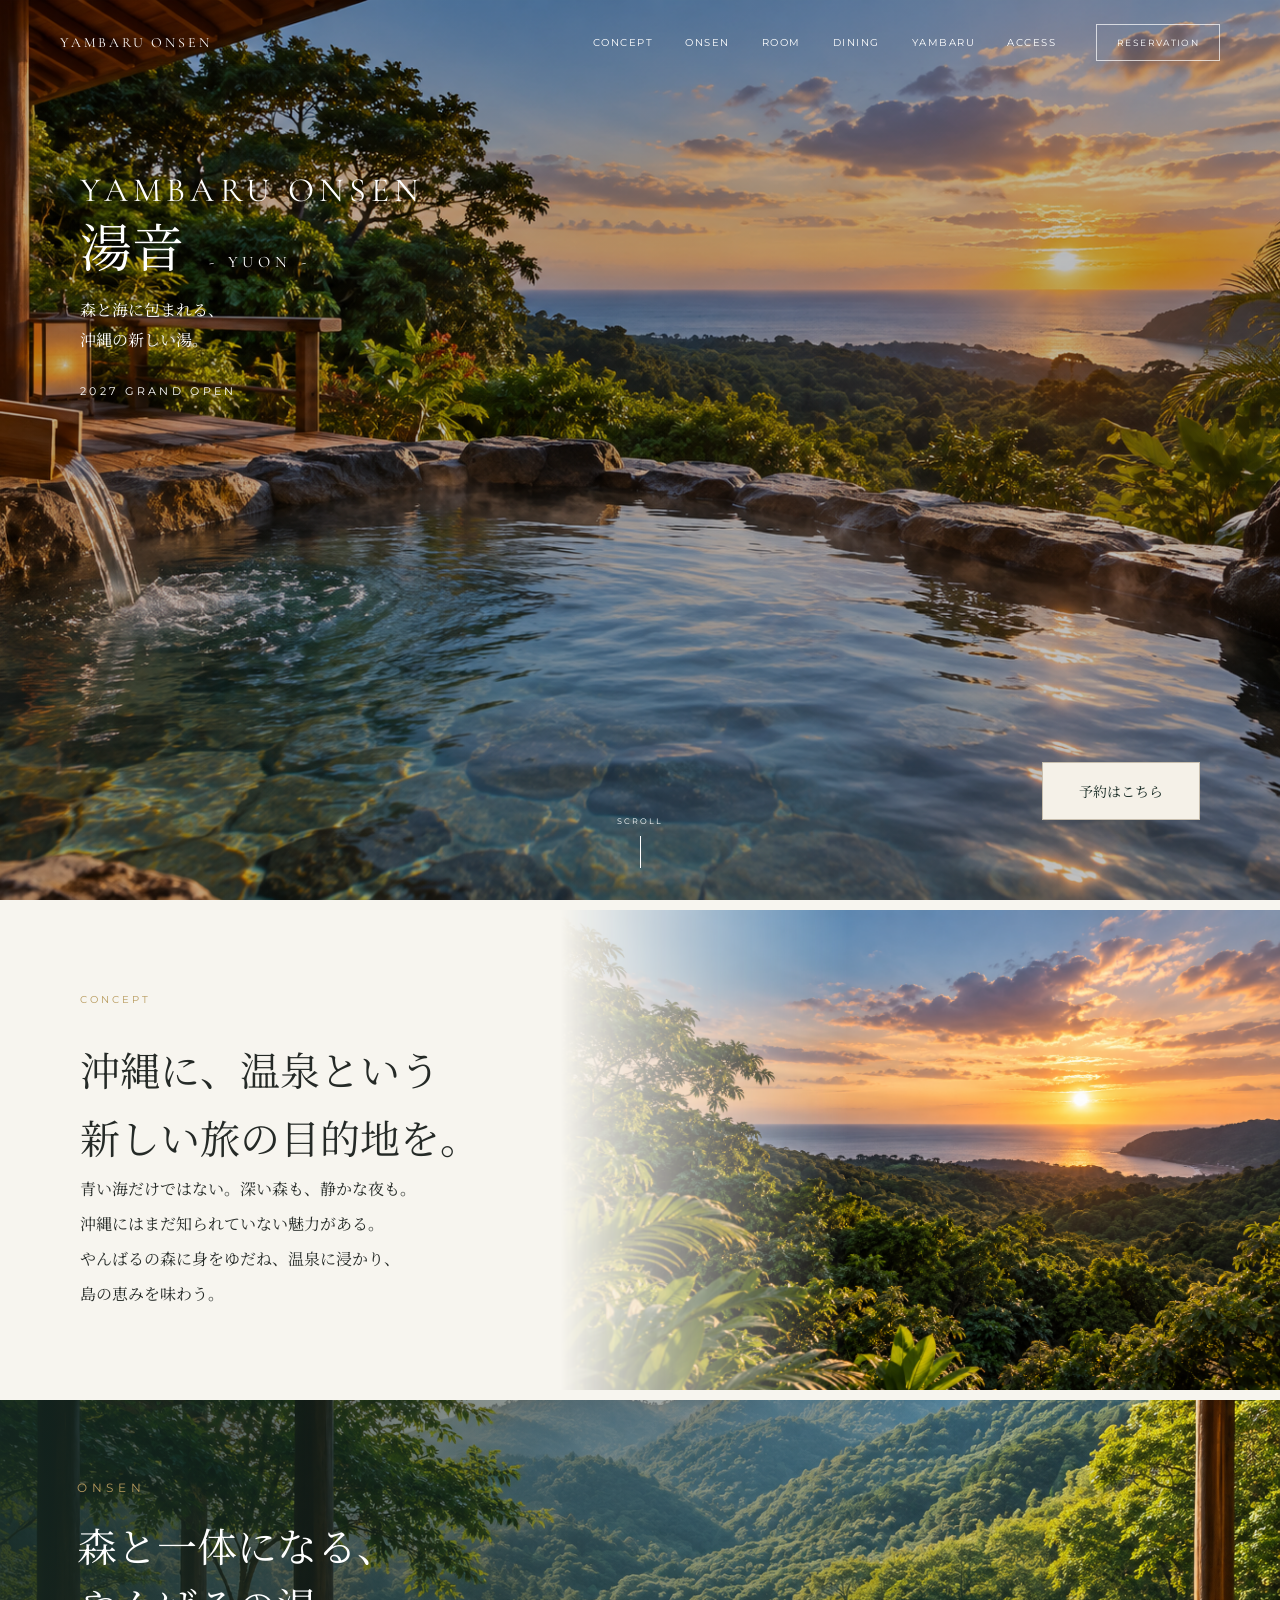
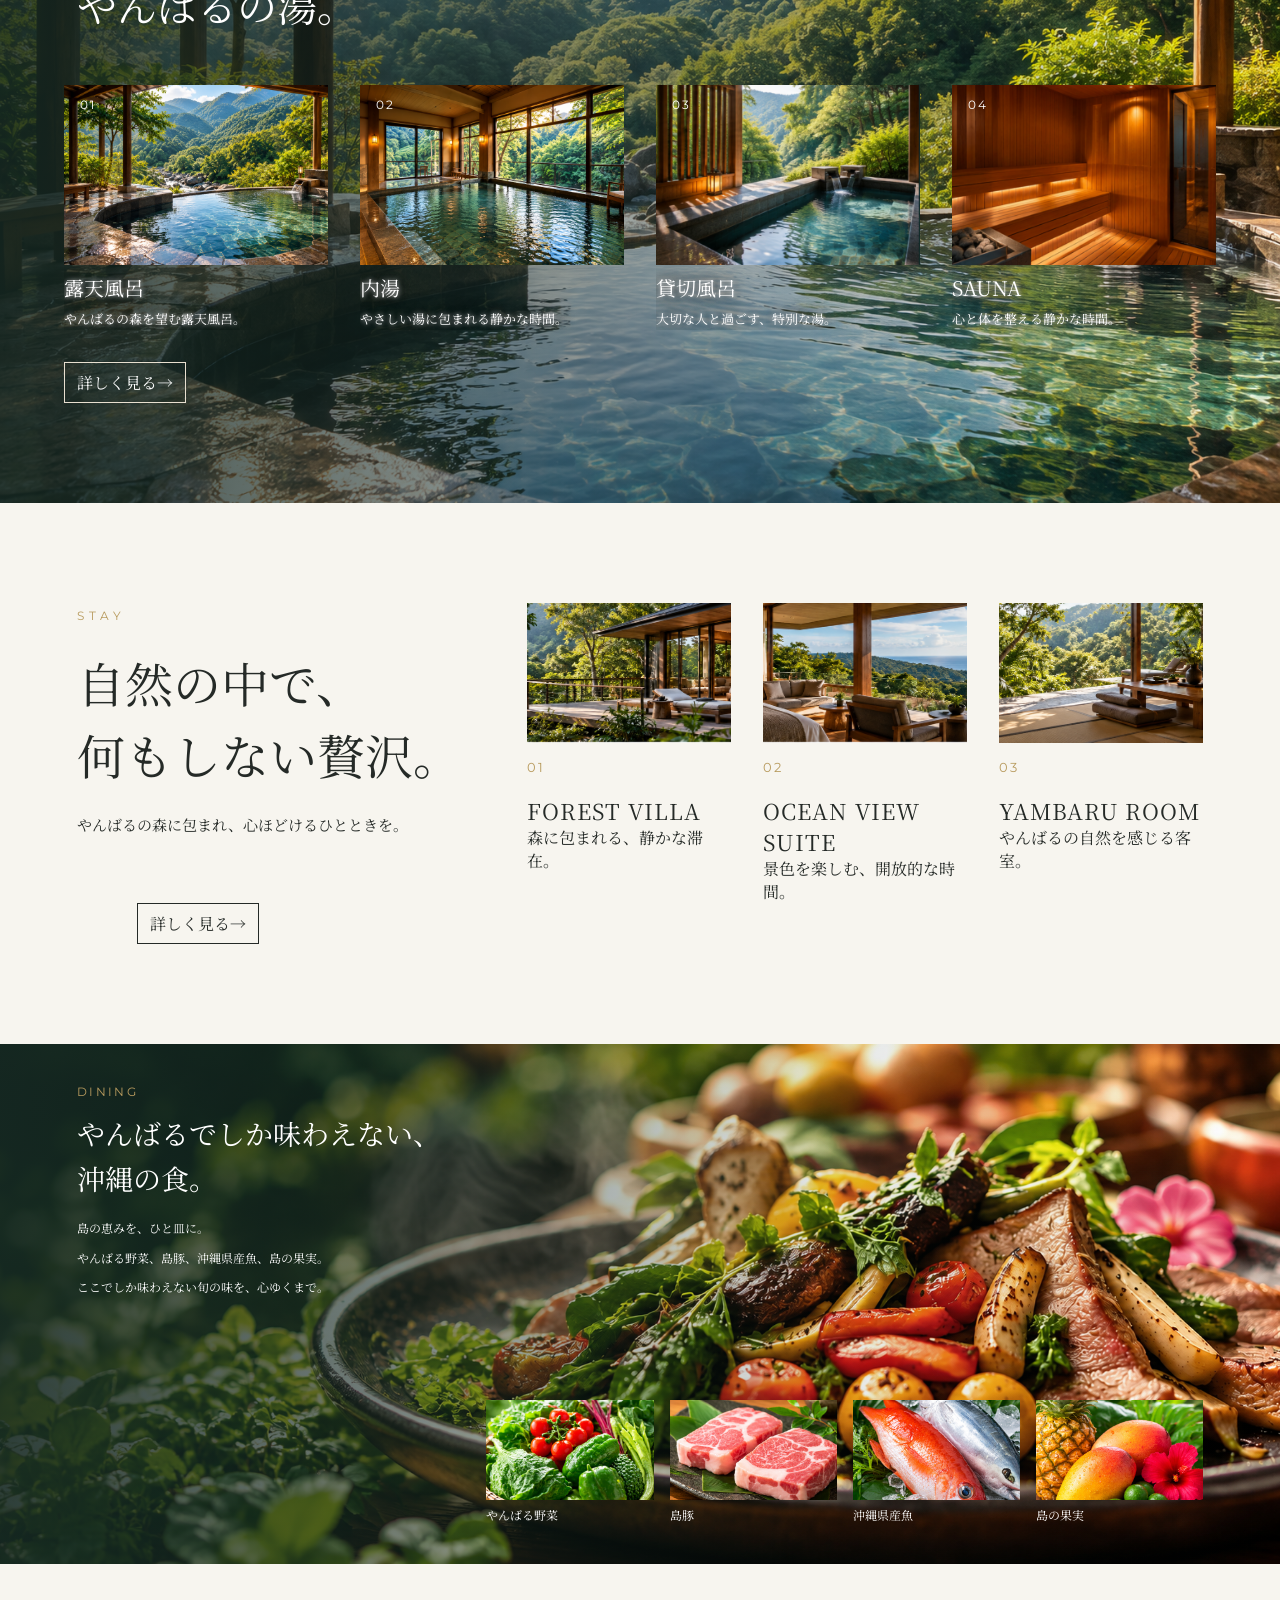
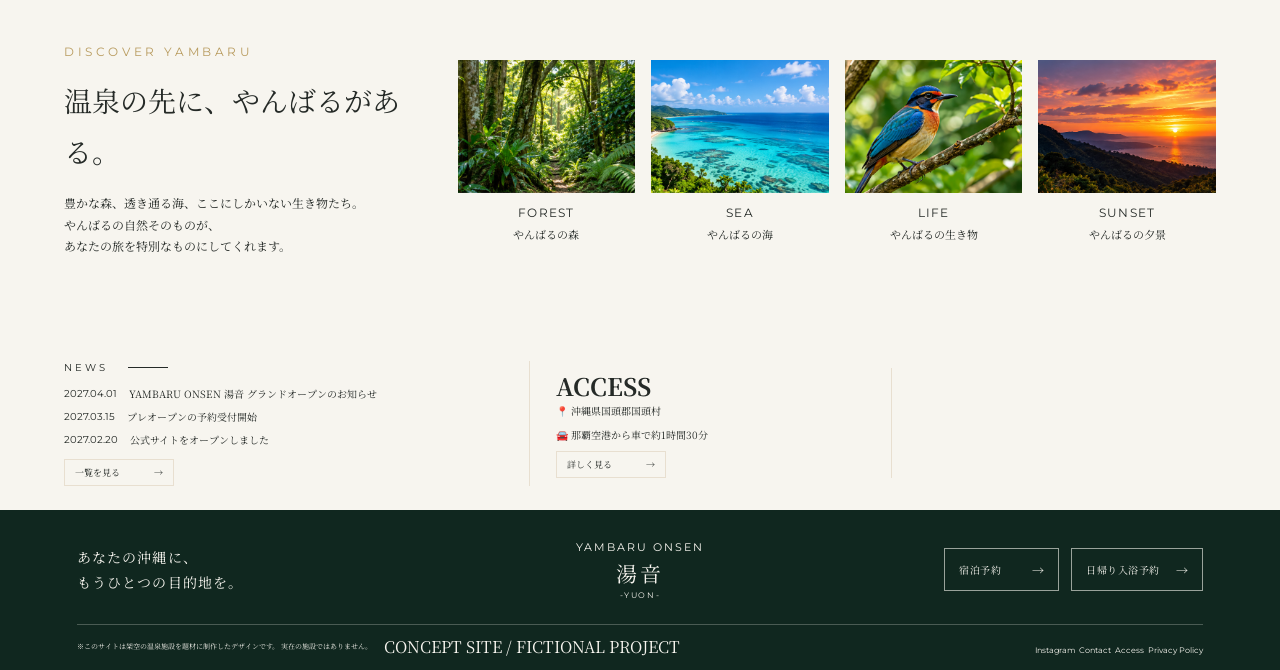
==== index.html @ 042d5fe9 "Add files via upload" ====
<!doctype html>
<html lang="ja">
  <head>
    <meta charset="UTF-8" />

    <meta name="viewport" content="width=device-width, initial-scale=1.0" />

    <title>YAMBARU ONSEN 湯音 -YUON-</title>

    <!-- Google Fonts -->
    <link rel="preconnect" href="https://fonts.googleapis.com" />
    <link rel="preconnect" href="https://fonts.gstatic.com" crossorigin />

    <link
      href="https://fonts.googleapis.com/css2?family=Cormorant+Garamond:wght@400;500;600&family=Montserrat:wght@400;500;600&family=Noto+Serif+JP:wght@400;500;600&display=swap"
      rel="stylesheet"
    />

    <link rel="stylesheet" href="css/style.css" />
  </head>

  <body>
    <header class="header">
      <div class="header__logo">YAMBARU ONSEN</div>

      <nav class="header__nav">
        <a href="#concept">CONCEPT</a>
        <a href="#onsen">ONSEN</a>
        <a href="#stay">ROOM</a>
        <a href="#dining">DINING</a>
        <a href="#yambaru">YAMBARU</a>
        <a href="#access">ACCESS</a>
      </nav>

      <a
        href="https://www.agoda.com/ja-jp/pages/agoda/default/DestinationSearchResult.aspx?selectedproperty=687113&city=106957&hid=687113&site_id=1922867&tag=05ed04e0-a0e7-4f50-bb5f-e3014598de36&gad_source=1&gad_campaignid=23562232077&gbraid=0AAAAA9_WXQrrtv0fdSEYogsLzu8iJBW_f&gclid=CjwKCAjw56zWBhB0EiwAdPOQOb-vtrJ96b-fi80cAa1R2SsXJguCOoIe0drQt0l-YrTKf53rMDIokRoCJPkQAvD_BwE&ds=l0ASq1ZIo%2BGHrIRp&sort=agodaRecommended"
        class="header__reservation"
      >
        RESERVATION
      </a>
    </header>

    <main>
      <!-- HERO -->
      <section class="hero">
        <div class="hero__content">
          <p class="hero__en">YAMBARU ONSEN</p>

          <h1 class="hero__title">
            湯音
            <span>- YUON -</span>
          </h1>

          <p class="hero__copy">
            森と海に包まれる、<br />
            沖縄の新しい湯。
          </p>

          <p class="hero__open">2027 GRAND OPEN</p>
        </div>

        <a
          href="https://www.agoda.com/ja-jp/pages/agoda/default/DestinationSearchResult.aspx?selectedproperty=687113&city=106957&hid=687113&site_id=1922867&tag=05ed04e0-a0e7-4f50-bb5f-e3014598de36&gad_source=1&gad_campaignid=23562232077&gbraid=0AAAAA9_WXQrrtv0fdSEYogsLzu8iJBW_f&gclid=CjwKCAjw56zWBhB0EiwAdPOQOb-vtrJ96b-fi80cAa1R2SsXJguCOoIe0drQt0l-YrTKf53rMDIokRoCJPkQAvD_BwE&ds=l0ASq1ZIo%2BGHrIRp&sort=agodaRecommended"
          class="hero__button"
        >
          予約はこちら
        </a>

        <div class="hero__scroll">
          SCROLL
          <span></span>
        </div>
      </section>

      <!-- CONCEPT -->
      <!-- CONCEPT -->
      <section id="concept" class="concept">
        <div class="concept__inner">
          <div class="concept__content">
            <p>CONCEPT</p>

            <h2>
              沖縄に、温泉という<br />
              新しい旅の目的地を。
            </h2>

            <p>
              青い海だけではない。深い森も、静かな夜も。<br />
              沖縄にはまだ知られていない魅力がある。<br />
              やんばるの森に身をゆだね、温泉に浸かり、<br />
              島の恵みを味わう。
            </p>
          </div>

          <div class="concept__image">
            <img src="img/concept.jpg" alt="やんばるの森" />
          </div>
        </div>
      </section>

      <!-- ONSEN -->
      <section id="onsen" class="onsen">
        <div class="onsen__visual">
          <div class="onsen__main">
            <img src="img/03_onsen_main.png" alt="やんばるの温泉" />
          </div>
          <div class="onsen__inner">
            <div class="onsen__header">
              <p>ONSEN</p>

              <h2>
                森と一体になる、<br />

                やんばるの湯。
              </h2>
            </div>
            <div class="onsen__content">
              <div class="onsen__cards">
                <article class="onsen__card">
                  <div class="onsen__image">
                    <a href="#">
                      <img src="img/onsen-roten.png" alt="露天風呂" />
                    </a>
                    <p class="onsen__number">01</p>
                  </div>
                  <h3>露天風呂</h3>
                  <p>やんばるの森を望む露天風呂。</p>
                </article>

                <article class="onsen__card">
                  <div class="onsen__image">
                    <a href="#">
                      <img src="img/onsen-uchiyu.png" alt="内湯" />
                    </a>
                    <p class="onsen__number">02</p>
                  </div>
                  <h3>内湯</h3>
                  <p>やさしい湯に包まれる静かな時間。</p>
                </article>

                <article class="onsen__card">
                  <div class="onsen__image">
                    <a href="#">
                      <img src="img/onsen-kashikiri.png" alt="貸切風呂" />
                    </a>
                    <p class="onsen__number">03</p>
                  </div>
                  <h3>貸切風呂</h3>
                  <p>大切な人と過ごす、特別な湯。</p>
                </article>

                <article class="onsen__card">
                  <div class="onsen__image">
                    <a href="#">
                      <img src="img/onsen-sauna.png" alt="サウナ" />
                    </a>
                    <p class="onsen__number">04</p>
                  </div>
                  <h3>SAUNA</h3>
                  <p>心と体を整える静かな時間。</p>
                </article>
                <div class="more">
                  <a href="#">詳しく見る</a>
                  <p>→</p>
                </div>
              </div>
            </div>
          </div>
        </div>
      </section>
      <!-- STAY -->

      <section id="stay" class="stay">
        <div class="stay__inner">
          <div class="stay__header">
            <p>STAY</p>

            <h2>
              自然の中で、<br />

              何もしない贅沢。
            </h2>

            <p class="stay__lead">
              やんばるの森に包まれ、心ほどけるひとときを。
            </p>
          </div>

          <div class="stay__cards">
            <article class="stay__card">
              <div class="stay__image">
                <img src="img/stay_forest_villa.png" alt="森に包まれたヴィラ" />
              </div>

              <p class="stay__number">01</p>

              <h3>FOREST VILLA</h3>

              <p>森に包まれる、静かな滞在。</p>
            </article>

            <article class="stay__card">
              <div class="stay__image">
                <img
                  src="img/stay_ocean_view_suite.png"
                  alt="自然を望む開放的な客室"
                />
              </div>

              <p class="stay__number">02</p>

              <h3>OCEAN VIEW SUITE</h3>

              <p>景色を楽しむ、開放的な時間。</p>
            </article>

            <article class="stay__card">
              <div class="stay__image">
                <img
                  src="img/stay_yambaru_room.png"
                  alt="木のぬくもりを感じる客室"
                />
              </div>

              <p class="stay__number">03</p>

              <h3>YAMBARU ROOM</h3>

              <p>やんばるの自然を感じる客室。</p>
            </article>
          </div>
        </div>
        <div class="more">
          <a href="#">詳しく見る</a>
          <p>→</p>
        </div>
      </section>
      <!-- DINING -->

      <section id="dining" class="dining">
        <div class="dining__main">
          <img src="img/dining-main.png" alt="沖縄の食材を使った料理" />
        </div>

        <div class="dining__overlay">
          <div class="dining__header">
            <p>DINING</p>

            <h2>
              やんばるでしか味わえない、<br />

              沖縄の食。
            </h2>

            <div class="dining__text">
              <p>島の恵みを、ひと皿に。</p>

              <p>やんばる野菜、島豚、沖縄県産魚、島の果実。</p>

              <p>ここでしか味わえない旬の味を、心ゆくまで。</p>
            </div>
          </div>

          <div class="dining__cards">
            <article class="dining__card">
              <img src="img/dining-vegetables.png" alt="やんばる野菜" />

              <p>やんばる野菜</p>
            </article>

            <article class="dining__card">
              <img src="img/dining-pork.png" alt="島豚" />

              <p>島豚</p>
            </article>

            <article class="dining__card">
              <img src="img/dining-fish.png" alt="沖縄県産魚" />

              <p>沖縄県産魚</p>
            </article>

            <article class="dining__card">
              <img src="img/dining-fruit.png" alt="島の果実" />

              <p>島の果実</p>
            </article>
          </div>
        </div>
      </section>

      <!-- YAMBARU -->

      <section id="yambaru" class="yambaru">
        <div class="yambaru__header">
          <p>DISCOVER YAMBARU</p>

          <h2>温泉の先に、やんばるがある。</h2>

          <div class="yambaru__text">
            <p>豊かな森、透き通る海、ここにしかいない生き物たち。</p>

            <p>やんばるの自然そのものが、</p>

            <p>あなたの旅を特別なものにしてくれます。</p>
          </div>
        </div>

        <div class="yambaru__cards">
          <article class="yambaru__card">
            <img src="img/yambaru-forest.png" alt="やんばるの森" />

            <h3>FOREST</h3>

            <p>やんばるの森</p>
          </article>

          <article class="yambaru__card">
            <img src="img/yambaru-sea.png" alt="やんばるの海" />

            <h3>SEA</h3>

            <p>やんばるの海</p>
          </article>

          <article class="yambaru__card">
            <img src="img/yambaru-life.png" alt="やんばるの生き物" />

            <h3>LIFE</h3>

            <p>やんばるの生き物</p>
          </article>

          <article class="yambaru__card">
            <img src="img/yambaru-sunset.png" alt="やんばるの夕景" />

            <h3>SUNSET</h3>

            <p>やんばるの夕景</p>
          </article>
        </div>
      </section>

      <!-- NEWS / ACCESS -->

      <section id="access" class="information">
        <!-- NEWS -->

        <div class="information__news">
          <div class="information__heading">
            <h2>NEWS</h2>

            <span></span>
          </div>

          <ul class="information__list">
            <li>
              <time datetime="2027-04-01">2027.04.01</time>

              <p>YAMBARU ONSEN 湯音 グランドオープンのお知らせ</p>
            </li>

            <li>
              <time datetime="2027-03-15">2027.03.15</time>

              <p>プレオープンの予約受付開始</p>
            </li>

            <li>
              <time datetime="2027-02-20">2027.02.20</time>

              <p>公式サイトをオープンしました</p>
            </li>
          </ul>

          <a href="#" class="information__button">
            一覧を見る

            <span>→</span>
          </a>
        </div>

        <!-- ACCESS -->

        <div class="information__access">
          <div class="information__heading">
            <h2>ACCESS</h2>

            <span></span>
          </div>

          <p class="information__address">📍 沖縄県国頭郡国頭村</p>

          <p class="information__route">🚘 那覇空港から車で約1時間30分</p>

          <a href="#" class="information__button">
            詳しく見る

            <span>→</span>
          </a>
        </div>

        <!-- MAP -->

        <div class="information__map">
          <iframe
            src="https://www.google.com/maps/embed?pb=!1m14!1m12!1m3!1d6625.771955487793!2d128.2080519058174!3d26.776450326802095!2m3!1f0!2f0!3f0!3m2!1i1024!2i768!4f13.1!5e0!3m2!1sja!2sjp!4v1791703414305!5m2!1sja!2sjp"
            width="600"
            height="450"
            style="border: 0"
            allowfullscreen=""
            loading="lazy"
            referrerpolicy="strict-origin-when-cross-origin"
          ></iframe>
        </div>
      </section>
    </main>

    <footer class="footer">
      <!-- メインエリア -->
      <div class="footer__main">
        <!-- 左側：キャッチコピー -->
        <div class="footer__message">
          <p>
            あなたの沖縄に、<br />
            もうひとつの目的地を。
          </p>
        </div>

        <!-- 中央：ロゴ -->
        <div class="footer__logo">
          <p class="footer__brand">YAMBARU ONSEN</p>
          <h2>湯音</h2>
          <span>-YUON-</span>
        </div>

        <!-- 右側：予約ボタン -->
        <div class="footer__buttons">
          <a href="#" class="footer__button"> 宿泊予約 <span>→</span> </a>

          <a href="#" class="footer__button"> 日帰り入浴予約 <span>→</span> </a>
        </div>
      </div>

      <!-- 下部エリア -->
      <div class="footer__bottom">
        <div class="footer__copyright">
          <p>
            ※このサイトは架空の温泉施設を題材に制作したデザインです。
            実在の施設ではありません。
          </p>
          <span>CONCEPT SITE / FICTIONAL PROJECT</span>
        </div>

        <nav class="footer__links">
          <a href="#">Instagram</a>
          <a href="#contact">Contact</a>
          <a href="#access">Access</a>
          <a href="#privacy">Privacy Policy</a>
        </nav>
      </div>
    </footer>
  </body>
</html>
---- css/style.css ----
:root {
  --forest-dark: #162923;
  --forest: #253a32;
  --cream: #f7f5ef;
  --sand: #e8dfd0;
  --gold: #b89b5e;
  --white: #ffffff;
  --text-dark: #252a27;
}

* {
  margin: 0;
  padding: 0;
  box-sizing: border-box;
}

html {
  scroll-behavior: smooth;
}

body {
  font-family: "Noto Serif JP", serif;
  color: #252a27;
  background-color: #f7f5ef;
}

a {
  color: inherit;
  text-decoration: none;
}

.header {
  position: absolute;
  top: 0;
  left: 0;
  width: 100%;
  display: flex;
  align-items: center;
  padding: 24px 60px;
  color: var(--white);
  z-index: 10;
}

.header__logo {
  font-family: "Cormorant Garamond", serif;
  font-size: 14px;
  letter-spacing: 0.2em;
}

.header__nav {
  margin-left: auto;
  display: flex;
  gap: 32px;
}

.header__nav a {
  font-family: "Montserrat", sans-serif;
  font-size: 10px;
  letter-spacing: 0.15em;
  transition: 0.5s ease;
}
.header__nav a:hover {
  color: var(--gold);
}

.header__reservation {
  margin-left: 40px;
  padding: 12px 20px;
  border: 1px solid rgba(255, 255, 255, 0.7);
  font-family: "Montserrat", sans-serif;
  font-size: 9px;
  letter-spacing: 0.15em;
  transition: background-color 0.3s ease;
}
.header__reservation:hover {
  background-color: var(--sand);
  color: var(--text-dark);
}

.hero {
  position: relative;
  width: 100%;
  min-height: 100vh;
  display: block;
  padding: 0;
  color: var(--white);
  background-color: var(--forest-dark);
  background-image: linear-gradient(rgba(0, 0, 0, 0.25), rgba(0, 0, 0, 0.25)), url("../img/hero.jpg");
  background-size: cover;
  background-position: center;
}

.hero__content {
  position: absolute;
  left: 80px;
  top: 170px;
  z-index: 2;
}

.hero__en {
  font-family: "Cormorant Garamond", serif;
  font-size: 34px;
  letter-spacing: 0.15em;
}

.hero__title {
  margin-top: 8px;
  font-family: "Noto Serif JP", serif;
  font-size: 52px;
  font-weight: 400;
  line-height: 1;
}

.hero__title span {
  margin-left: 12px;
  font-family: "Cormorant Garamond", serif;
  font-size: 16px;
  letter-spacing: 0.3em;
}

.hero__copy {
  margin-top: 24px;
  font-size: 16px;
  line-height: 1.9;
}

.hero__open {
  margin-top: 28px;
  font-family: "Montserrat", sans-serif;
  font-size: 11px;
  letter-spacing: 0.3em;
}

.hero__button {
  position: absolute;
  right: 80px;
  bottom: 80px;
  z-index: 2;
  padding: 18px 36px;
  color: var(--forest-dark);
  background: #f5f1e8;
  border: 1px solid #c8bfae;
  font-family: "Noto Serif JP", serif;
  font-size: 14px;
  transition: 0.5s ease;
}
.hero__button:hover {
  opacity: 0.8;
}

.hero__scroll {
  position: absolute;
  left: 50%;
  bottom: 32px;
  transform: translateX(-50%);
  z-index: 2;
  font-family: "Montserrat", sans-serif;
  font-size: 8px;
  letter-spacing: 0.25em;
  text-align: center;
}

.hero__scroll span {
  display: block;
  width: 1px;
  height: 32px;
  margin: 10px auto 0;
  background: var(--white);
}

.concept {
  padding: 10px 0;
  background: var(--cream);
}

.concept__inner {
  display: flex;
  justify-content: space-between;
  align-items: center;
  max-width: 1900px;
  margin: 0 auto;
}

.concept__content {
  width: 40%;
  margin-left: 80px;
}
.concept__content p {
  line-height: 2.2;
}

.concept__image {
  width: 60%;
}
.concept__image img {
  width: 100%;
  height: 100%;
  -o-object-fit: cover;
     object-fit: cover;
  display: block;
  mask-image: linear-gradient(to left, #000 60%, transparent 100%);
  -webkit-mask-image: linear-gradient(to left, #000 60%, transparent 100%);
}

.concept__content > p:first-child {
  font-family: "Montserrat", sans-serif;
  font-size: 10px;
  letter-spacing: 0.3em;
  color: var(--gold);
}

.concept h2 {
  margin-top: 24px;
  font-size: 40px;
  font-weight: 400;
  line-height: 1.7;
}

.concept > p:last-child {
  margin-top: 28px;
  font-size: 14px;
  line-height: 2.2;
}

.footer {
  background-color: #10271f;
  color: #f7f5ef;
  padding: 24px 6% 12px;
}
.footer .footer__main {
  display: flex;
  justify-content: space-between;
  align-items: center;
  position: relative;
  min-height: 72px;
}
.footer .footer__main .footer__message {
  flex: 1;
}
.footer .footer__main .footer__message p {
  font-size: 14px;
  line-height: 1.8;
  letter-spacing: 0.08em;
  margin: 0;
}
.footer .footer__main .footer__logo {
  position: absolute;
  left: 50%;
  transform: translateX(-50%);
  text-align: center;
}
.footer .footer__main .footer__logo .footer__brand {
  font-family: "Montserrat", sans-serif;
  font-size: 11px;
  letter-spacing: 0.18em;
  margin: 0 0 4px;
}
.footer .footer__main .footer__logo h2 {
  font-size: 21px;
  font-weight: 400;
  letter-spacing: 0.15em;
  margin: 0;
}
.footer .footer__main .footer__logo span {
  display: block;
  font-family: "Montserrat", sans-serif;
  font-size: 8px;
  letter-spacing: 0.2em;
  margin-top: 2px;
}
.footer .footer__main .footer__buttons {
  display: flex;
  gap: 12px;
  justify-content: flex-end;
  flex: 1;
}
.footer .footer__main .footer__buttons .footer__button {
  display: flex;
  justify-content: space-between;
  align-items: center;
  gap: 16px;
  min-width: 115px;
  padding: 12px 14px;
  border: 1px solid rgba(247, 245, 239, 0.6);
  color: #f7f5ef;
  text-decoration: none;
  font-size: 10px;
  letter-spacing: 0.05em;
  transition: background-color 0.3s;
}
.footer .footer__main .footer__buttons .footer__button span {
  font-size: 12px;
}
.footer .footer__main .footer__buttons .footer__button:hover {
  background-color: rgba(247, 245, 239, 0.12);
}
.footer .footer__bottom {
  display: flex;
  justify-content: space-between;
  align-items: center;
  gap: 24px;
  border-top: 1px solid rgba(247, 245, 239, 0.25);
  margin-top: 18px;
  padding-top: 10px;
}
.footer .footer__bottom .footer__copyright {
  display: flex;
  align-items: center;
  gap: 12px;
}
.footer .footer__bottom .footer__copyright p {
  font-size: 7px;
  line-height: 1.6;
  margin: 0;
}
.footer .footer__bottom .footer__copyright .footer__copyright span {
  white-space: nowrap;
  font-size: 7px;
  line-height: 1.6;
  margin: 0;
}
.footer .footer__bottom .footer__links a {
  color: #f7f5ef;
  text-decoration: none;
  font-family: "Montserrat", sans-serif;
  font-size: 8px;
  transition: color 0.3s;
}
.footer .footer__bottom .footer__links a:hover {
  color: #b89b5e;
}

.onsen {
  background-color: var(--forest-dark);
  color: var(--white);
}
.onsen .onsen__inner {
  max-width: 1800px;
  margin: 0 auto;
}
.onsen .onsen__inner .onsen__header {
  margin-bottom: 60px;
}
.onsen .onsen__inner .onsen__header p {
  font-size: 12px;
  letter-spacing: 0.3rem;
  color: var(--gold);
}
.onsen .onsen__inner .onsen__header h2 {
  margin-top: 20px;
  font-size: 40px;
  font-weight: 400;
  line-height: 1.5;
}
.onsen .onsen__inner .onsen__cards {
  display: grid;
  grid-template-columns: repeat(4, 1fr);
  gap: 32px;
}
.onsen .onsen__inner .onsen__cards .onsen__card {
  min-width: 0;
  overflow: hidden;
}
.onsen .onsen__inner .onsen__cards .onsen__card .onsen__image {
  position: relative;
}
.onsen .onsen__inner .onsen__cards .onsen__card .onsen__image img {
  display: block;
  width: 100%;
  height: 180px;
  -o-object-fit: cover;
     object-fit: cover;
  transition: transform 0.6s ease, filter 0.6s ease;
}
.onsen .onsen__inner .onsen__cards .onsen__card .onsen__image img:hover {
  transform: scale(1.05);
  filter: brightness(0.8);
}
.onsen .onsen__inner .onsen__cards .onsen__card .onsen__image .onsen__number {
  position: absolute;
  top: 12px;
  left: 16px;
  font-family: "Montserrat", sans-serif;
  font-size: 12px;
  font-weight: 400;
  letter-spacing: 0.15em;
  color: var(--white);
}
.onsen .onsen__inner .onsen__cards .onsen__card h3 {
  margin-top: 8px;
  font-size: 20px;
  font-weight: 400;
  line-height: 1.5;
}
.onsen .onsen__inner .onsen__cards .onsen__card > p:last-child {
  margin-top: 4px;
  font-size: 13px;
  line-height: 1.8;
}

.onsen {
  position: relative;
  overflow: hidden;
}
.onsen__visual {
  position: relative;
  min-height: 650px;
}
.onsen__visual .more {
  border: 1px solid var(--sand);
  display: flex;
  padding: 8px 12px;
  width: -moz-fit-content;
  width: fit-content;
  transition: background-color 0.8s ease;
}
.onsen__visual .more:hover {
  background-color: var(--sand);
  color: var(--text-dark);
}
.onsen__main {
  position: absolute;
  inset: 0;
}
.onsen__main img {
  display: block;
  width: 100%;
  height: 100%;
  -o-object-fit: cover;
     object-fit: cover;
}
.onsen__main::after {
  content: "";
  position: absolute;
  inset: 0;
  background: linear-gradient(to right, rgba(22, 41, 35, 0.85) 0%, rgba(22, 41, 35, 0.45) 45%, transparent 100%);
}
.onsen__header {
  position: relative;
  z-index: 2;
  padding: 80px 6% 150px;
}
.onsen__header p {
  font-family: "Montserrat", sans-serif;
  font-size: 12px;
  letter-spacing: 0.3em;
  color: var(--gold);
}
.onsen__header h2 {
  margin-top: 24px;
  font-size: 52px;
  font-weight: 400;
  line-height: 1.5;
  color: var(--white);
}
.onsen__content {
  position: relative;
  z-index: 3;
  margin-top: -160px;
  padding: 0 5% 100px;
}
.onsen__cards {
  display: grid;
  grid-template-columns: repeat(4, minmax(0, 1fr));
  gap: 24px;
}
.onsen__card {
  min-width: 0;
  color: var(--white);
}
.onsen__card h3 {
  margin-top: 12px;
  font-size: 24px;
  font-weight: 400;
  line-height: 1.5;
  text-shadow: 0 0 5px #fff, 0 0 10px #000, 0 0 20px #000;
}
.onsen__card > p {
  margin-top: 8px;
  font-size: 14px;
  line-height: 1.8;
  text-shadow: 0 0 5px #fff, 0 0 10px #000, 0 0 20px #000;
}
.onsen__image {
  position: relative;
}
.onsen__image img {
  display: block;
  width: 100%;
  height: 220px;
  -o-object-fit: cover;
     object-fit: cover;
}
.onsen__number {
  position: absolute;
  top: 12px;
  left: 16px;
  font-family: "Montserrat", sans-serif;
  font-size: 16px;
  color: var(--white);
}

.stay {
  background-color: var(--cream);
  color: var(--text-dark);
  padding: 100px 6%;
}
.stay .stay__inner {
  max-width: 1600px;
  margin: 0 auto;
  display: flex;
  justify-content: space-between;
  align-items: center;
}
.stay .stay__inner .stay__header {
  margin-bottom: 60px;
}
.stay .stay__inner .stay__header > p:first-child {
  font-family: "Montserrat", sans-serif;
  font-size: 12px;
  letter-spacing: 0.3rem;
  color: var(--gold);
  width: 40%;
}
.stay .stay__inner .stay__header h2 {
  margin-top: 24px;
  font-size: 48px;
  font-weight: 400;
  line-height: 1.5;
}
.stay .stay__inner .stay__header .stay__lead {
  margin-top: 20px;
  font-size: 15px;
  line-height: 1.8;
}
.stay .stay__inner .stay__cards {
  display: grid;
  grid-template-columns: repeat(3, minmax(0, 1fr));
  gap: 32px;
  width: 60%;
}
.stay .stay__inner .stay__cards .stay__card {
  min-width: 0;
}
.stay .stay__inner .stay__cards .stay__card h3 {
  margin-top: 20px;
  font-size: 22px;
  font-weight: 400;
  letter-spacing: 0.04em;
}
.stay .stay__inner .stay__cards .stay__card > p:first-child {
  margin-top: 8px;
  font-size: 14px;
  line-height: 1.8;
}
.stay .stay__inner .stay__cards .stay__card .stay__image {
  overflow: hidden;
}
.stay .stay__inner .stay__cards .stay__card .stay__image img {
  display: block;
  width: 100%;
  height: 140px;
  -o-object-fit: cover;
     object-fit: cover;
  transition: transform 0.6s ease;
}
.stay .stay__inner .stay__cards .stay__card .stay__image img:hover {
  transform: scale(1.04);
}
.stay .stay__inner .stay__cards .stay__card .stay__number {
  margin-top: 16px;
  font-family: "Montserrat", sans-serif;
  font-size: 13px;
  letter-spacing: 0.15em;
  color: var(--gold);
}
.stay .more {
  border: 1px solid var(--text-dark);
  display: flex;
  padding: 8px 12px;
  transition: background 0.8s ease;
  width: -moz-fit-content;
  width: fit-content;
  margin-left: 60px;
}
.stay .more:hover {
  background-color: var(--text-dark);
  color: var(--sand);
}

.dining {
  position: relative;
  min-height: 520px;
  overflow: hidden;
  color: var(--white);
}
.dining .dining__main {
  position: absolute;
  inset: 0;
}
.dining .dining__main img {
  display: block;
  width: 100%;
  height: 100%;
  -o-object-fit: cover;
     object-fit: cover;
}
.dining::after {
  content: "";
  position: absolute;
  inset: 0;
  background: linear-gradient(to right, rgba(22, 41, 35, 0.9) 0%, rgba(22, 41, 35, 0.6) 30%, rgba(22, 41, 35, 0.1) 65%, transparent 100%);
}
.dining .dining__overlay {
  position: relative;
  z-index: 1;
  min-height: 520px;
  padding: 40px 6%;
}
.dining .dining__overlay .dining__header {
  max-width: 380px;
}
.dining .dining__overlay .dining__header > p {
  margin-bottom: 12px;
  font-family: "Montserrat", sans-serif;
  font-size: 12px;
  letter-spacing: 0.2em;
  color: var(--gold);
}
.dining .dining__overlay .dining__header h2 {
  margin: 0 0 16px;
  font-size: 28px;
  font-weight: 400;
  line-height: 1.6;
}
.dining .dining__overlay .dining__header .dining__text p {
  margin: 8px 0;
  font-size: 12px;
  line-height: 1.8;
}
.dining .dining__overlay .dining__cards {
  position: absolute;
  left: 38%;
  right: 6%;
  bottom: 40px;
  display: grid;
  grid-template-columns: repeat(4, minmax(0, 1fr));
  gap: 16px;
}
.dining .dining__overlay .dining__cards .dining__card {
  min-width: 0;
}
.dining .dining__overlay .dining__cards .dining__card img {
  display: block;
  width: 100%;
  height: 100px;
  -o-object-fit: cover;
     object-fit: cover;
}
.dining .dining__overlay .dining__cards .dining__card p {
  margin-top: 6px;
  font-size: 12px;
  line-height: 1.5;
}

.yambaru {
  display: flex;
  align-items: center;
  gap: 48px;
  padding: 80px 5%;
  background-color: var(--cream);
  color: var(--text);
}
.yambaru .yambaru__header {
  flex: 0 0 30%;
}
.yambaru .yambaru__header > p {
  font-family: "Montserrat", sans-serif;
  font-size: 12px;
  letter-spacing: 0.3em;
  color: var(--gold);
}
.yambaru .yambaru__header h2 {
  margin-top: 16px;
  font-size: 28px;
  font-weight: 400;
  line-height: 1.8;
}
.yambaru .yambaru__header .yambaru__text {
  margin-top: 16px;
  font-size: 12px;
  line-height: 1.8;
}
.yambaru .yambaru__cards {
  flex: 1;
  display: grid;
  grid-template-columns: repeat(4, minmax(0, 1fr));
  gap: 16px;
}
.yambaru .yambaru__cards .yambaru__card {
  min-height: 0;
  text-align: center;
}
.yambaru .yambaru__cards .yambaru__card img {
  display: block;
  width: 100%;
  aspect-ratio: 4/3;
  -o-object-fit: cover;
     object-fit: cover;
}
.yambaru .yambaru__cards .yambaru__card h3 {
  margin-top: 12px;
  font-family: "Montserrat", sans-serif;
  font-size: 12px;
  font-weight: 400;
  letter-spacing: 0.1em;
}
.yambaru .yambaru__cards .yambaru__card p {
  margin-top: 6px;
  font-size: 11px;
}

.information {
  display: grid;
  grid-template-columns: 1.25fr 0.9fr 0.8fr;
  align-items: center;
  gap: 26px;
  padding: 24px 5%;
  background-color: var(--cream);
  color: var(--text-dark);
}
.information .information__news {
  padding-right: 26px;
  border-right: 1px solid var(--sand);
}
.information .information__news .information__heading {
  display: flex;
  align-items: center;
  gap: 20px;
  margin-bottom: 12px;
}
.information .information__news .information__heading h2 {
  font-family: "Montserrat", sans-serif;
  font-size: 10px;
  font-weight: 400;
  letter-spacing: 0.3em;
}
.information .information__news .information__heading span {
  display: block;
  width: 40px;
  height: 1px;
  background-color: var(--text-dark);
}
.information .information__news .information__list {
  list-style: none;
  padding: 0;
  margin: 0 0 12px;
}
.information .information__news .information__list li {
  display: flex;
  align-items: center;
  gap: 12px;
  margin-bottom: 8px;
  font-size: 10px;
}
.information .information__news .information__list li time {
  flex-shrink: 0;
  font-family: "Montserrat", sans-serif;
  font-size: 10px;
}
.information .information__news .information__list li p {
  margin: 0;
  font-size: 10px;
}
.information .information__access {
  padding-right: 26px;
  border-right: 1px solid var(--sand);
}
.information .information__access .information__address {
  margin: 0 0 8px;
  font-size: 10px;
  line-height: 1.6;
}
.information .information__access .information__route {
  margin: 0 0 8px;
  font-size: 10px;
  line-height: 1.6;
}
.information .information__button {
  display: flex;
  align-items: center;
  justify-content: space-between;
  width: 110px;
  padding: 6px 10px;
  border: 1px solid var(--sand);
  color: var(--text-dark);
  text-decoration: none;
  font-size: 9px;
  transition: background-color 0.3s ease;
}
.information .information__button:hover {
  background-color: var(--sand);
}
.information .information__map {
  width: 100%;
  min-height: 0;
  height: 108px;
  overflow: hidden;
}
.information .information__map iframe {
  display: block;
  width: 100%;
  height: 100%;
  border: 0;
}/*# sourceMappingURL=style.css.map */
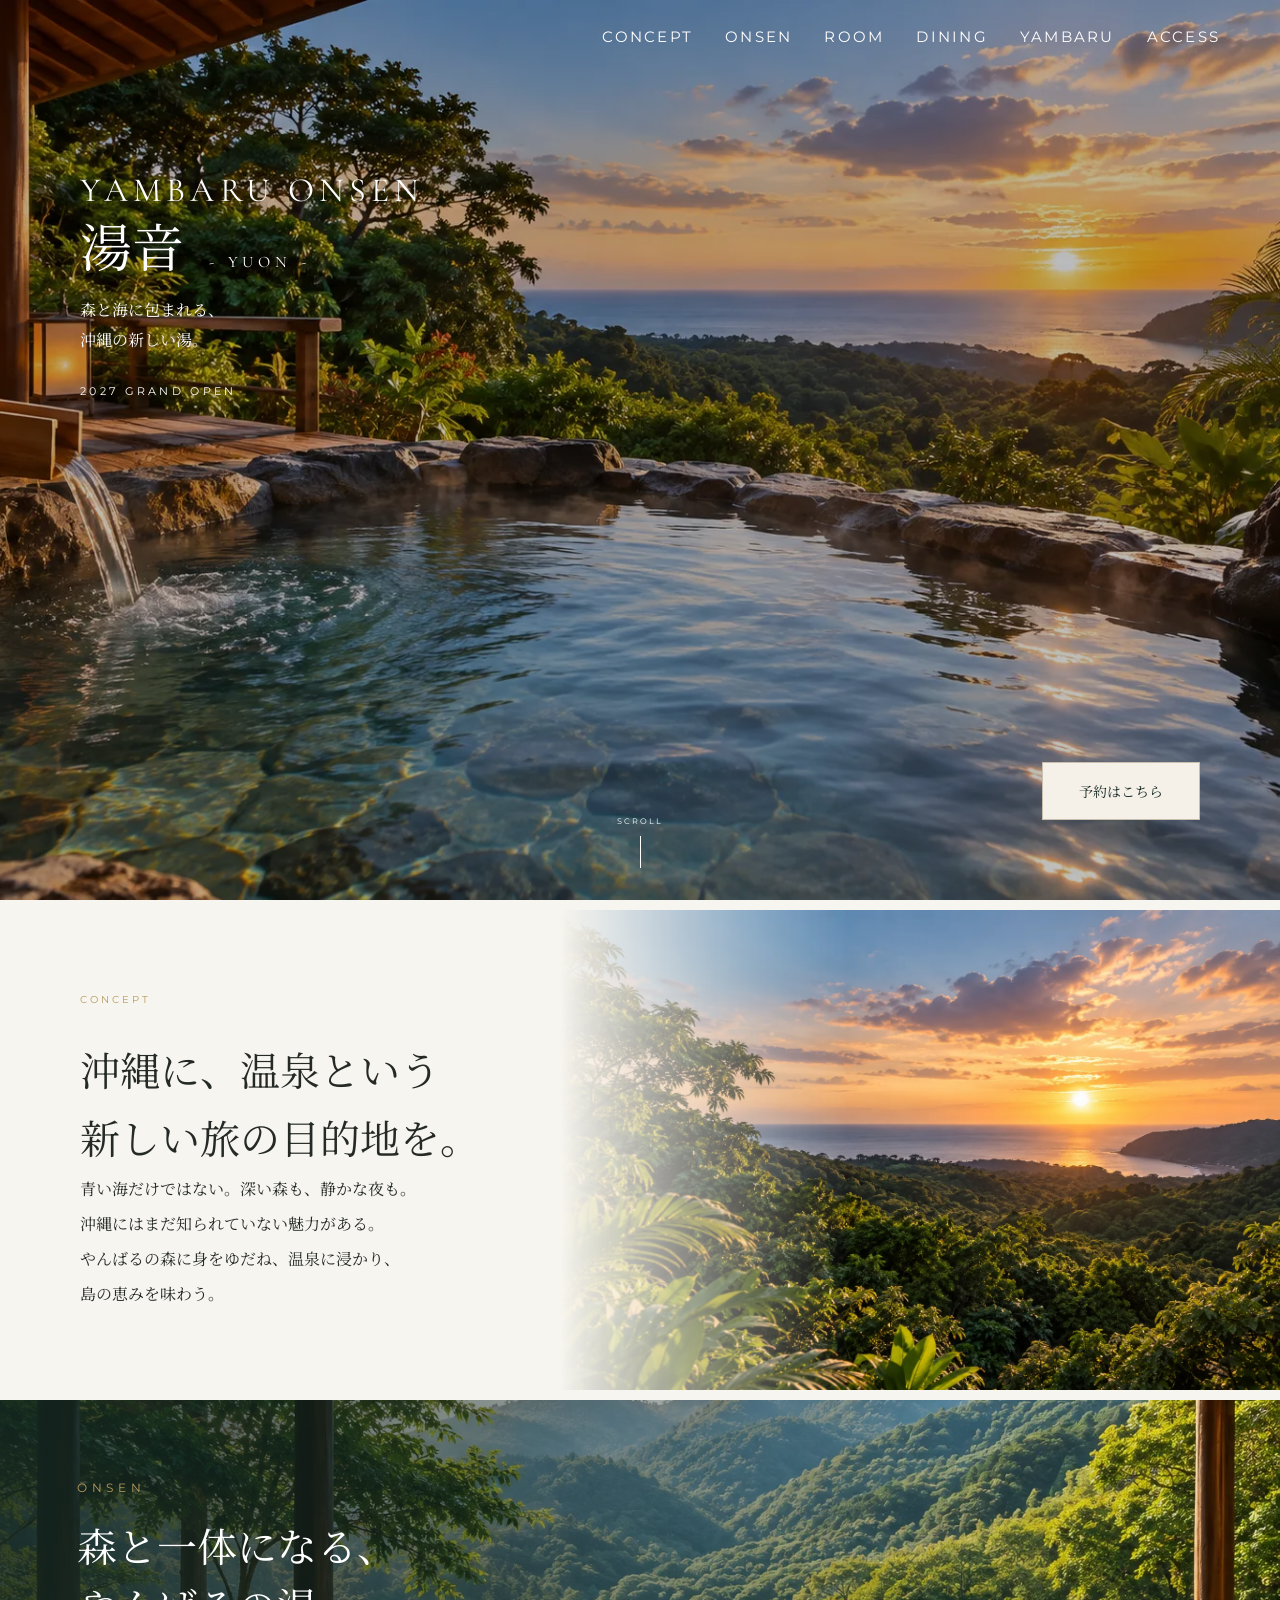
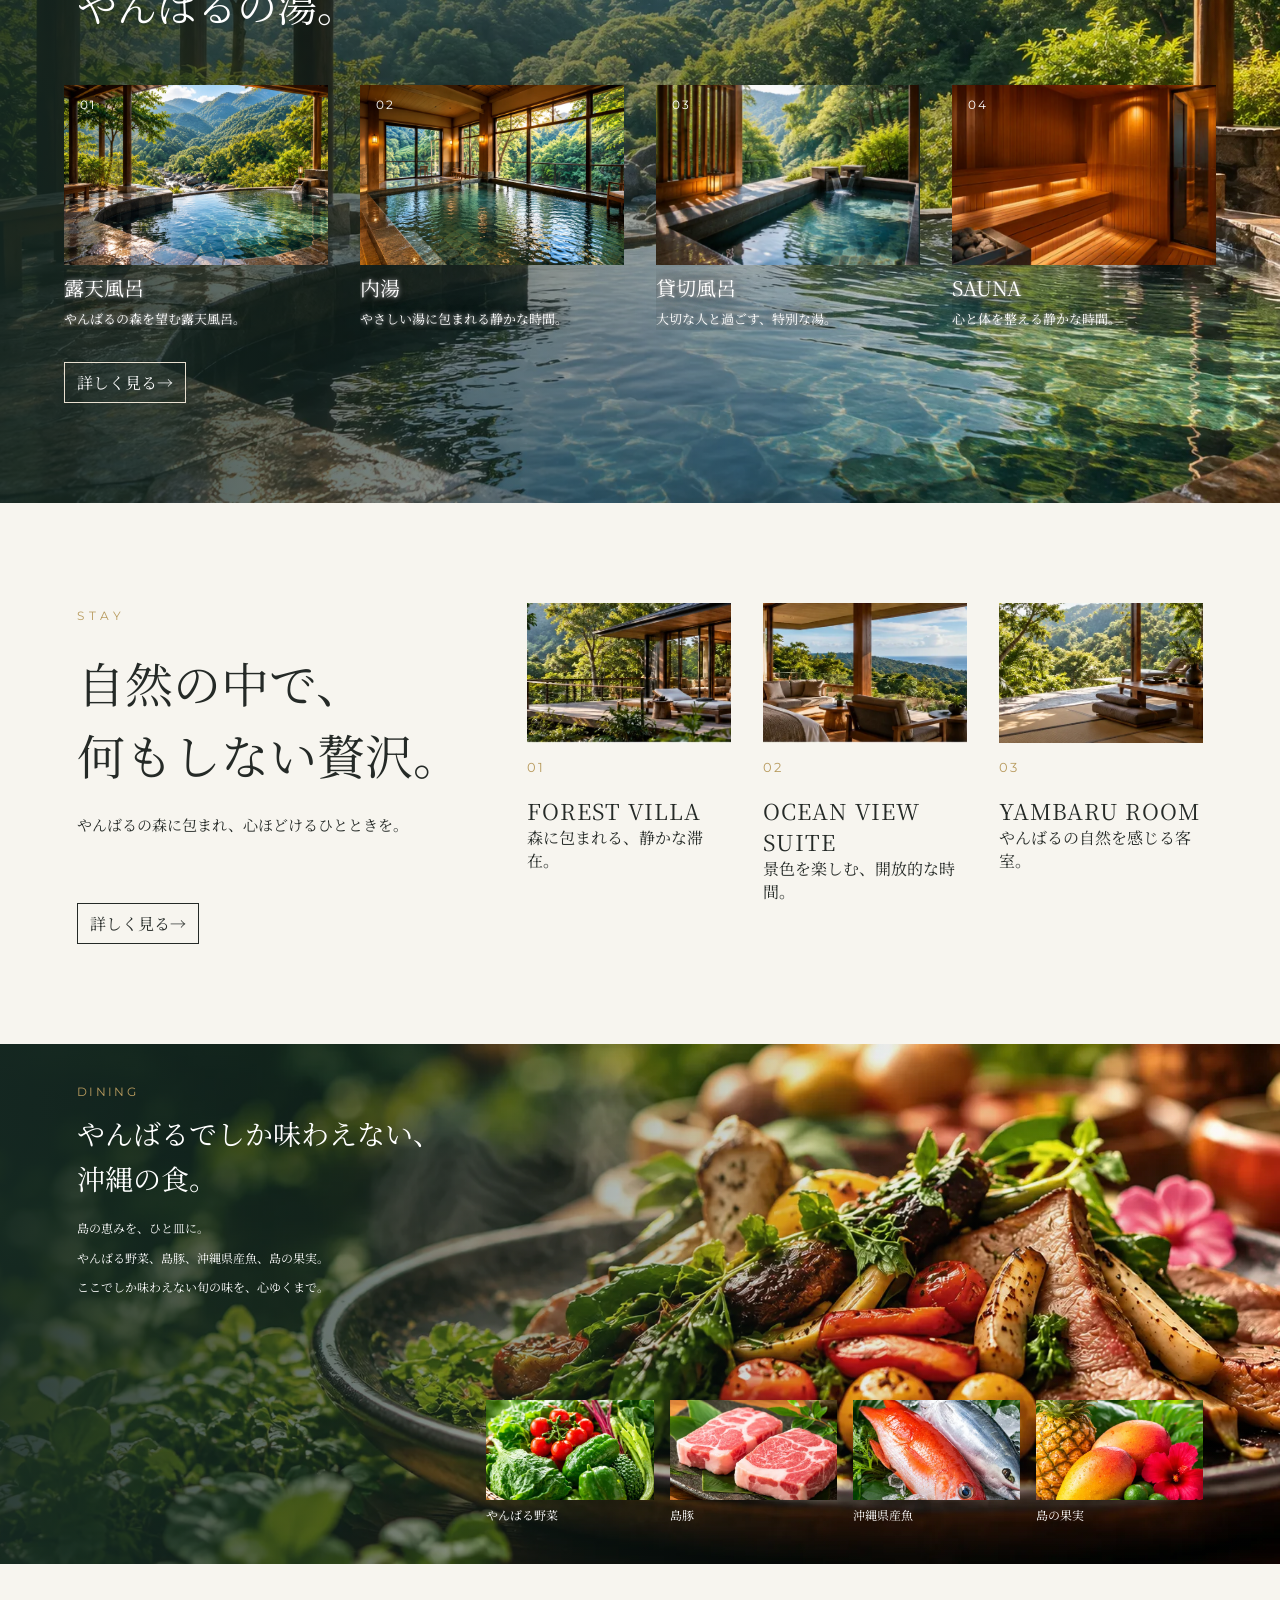
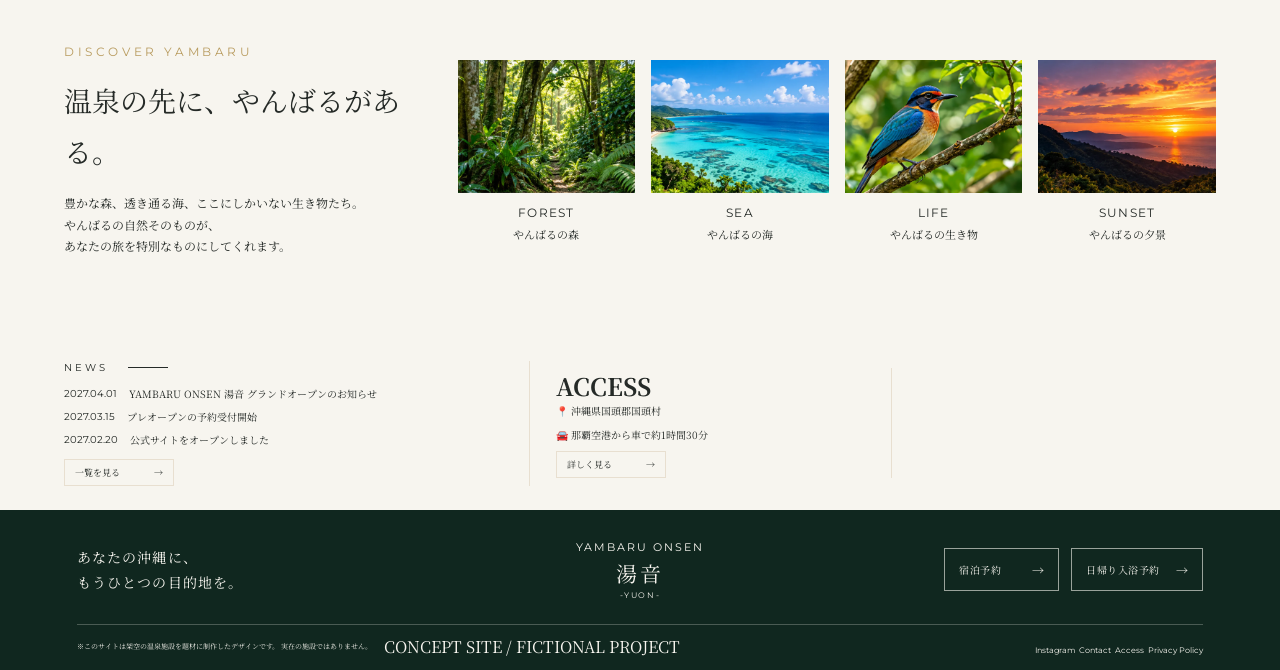
==== commit 3389e165: "Add files via upload" ====
--- a/index.html
+++ b/index.html
@@ -21,23 +21,66 @@
 
   <body>
     <header class="header">
-      <div class="header__logo">YAMBARU ONSEN</div>
-
-      <nav class="header__nav">
-        <a href="#concept">CONCEPT</a>
-        <a href="#onsen">ONSEN</a>
-        <a href="#stay">ROOM</a>
-        <a href="#dining">DINING</a>
-        <a href="#yambaru">YAMBARU</a>
-        <a href="#access">ACCESS</a>
+      <!-- <div class="header__logo">YAMBARU ONSEN</div> -->
+      <button
+        class="header__menu-button"
+        type="button"
+        aria-label="メニューを開く"
+        aria-expanded="false"
+        aria-controls="global-menu"
+      >
+        <span></span>
+        <span></span>
+        <span></span>
+      </button>
+
+      <nav class="header__nav" id="global-menu">
+        <ul>
+          <li>
+            <a href="#concept">CONCEPT</a>
+          </li>
+
+          <!-- ONSEN -->
+
+          <li class="header__item">
+            <a href="#onsen">ONSEN</a>
+
+            <ul class="header__submenu">
+              <li><a href="onsen.html">温泉の魅力（一覧）</a></li>
+
+              <li><a href="onsen_roten.html">露天風呂</a></li>
+
+              <li><a href="onsen_uchiyu.html">内湯</a></li>
+
+              <li><a href="onsen_private.html">貸切風呂</a></li>
+
+              <li><a href="onsen_sauna.html">サウナ</a></li>
+            </ul>
+          </li>
+
+          <!-- ROOM -->
+
+          <li class="header__item">
+            <a href="#room">ROOM</a>
+
+            <ul class="header__submenu">
+              <li><a href="room.html">客室の魅力（一覧）</a></li>
+
+              <li><a href="room1.html">FOREST VILLA</a></li>
+
+              <li><a href="room2.html">OCEAN VIEW SUITE</a></li>
+
+              <li><a href="room3.html">YAMBARU ROOM</a></li>
+            </ul>
+          </li>
+
+          <li><a href="#dining">DINING</a></li>
+
+          <li><a href="#yambaru">YAMBARU</a></li>
+
+          <li><a href="#access">ACCESS</a></li>
+        </ul>
       </nav>
-
-      <a
-        href="https://www.agoda.com/ja-jp/pages/agoda/default/DestinationSearchResult.aspx?selectedproperty=687113&city=106957&hid=687113&site_id=1922867&tag=05ed04e0-a0e7-4f50-bb5f-e3014598de36&gad_source=1&gad_campaignid=23562232077&gbraid=0AAAAA9_WXQrrtv0fdSEYogsLzu8iJBW_f&gclid=CjwKCAjw56zWBhB0EiwAdPOQOb-vtrJ96b-fi80cAa1R2SsXJguCOoIe0drQt0l-YrTKf53rMDIokRoCJPkQAvD_BwE&ds=l0ASq1ZIo%2BGHrIRp&sort=agodaRecommended"
-        class="header__reservation"
-      >
-        RESERVATION
-      </a>
     </header>
 
     <main>
@@ -93,7 +136,7 @@
           </div>
 
           <div class="concept__image">
-            <img src="img/concept.jpg" alt="やんばるの森" />
+            <img src="img/concept.webp" alt="やんばるの森" />
           </div>
         </div>
       </section>
@@ -102,7 +145,7 @@
       <section id="onsen" class="onsen">
         <div class="onsen__visual">
           <div class="onsen__main">
-            <img src="img/03_onsen_main.png" alt="やんばるの温泉" />
+            <img src="img/03_onsen_main.webp" alt="やんばるの温泉" />
           </div>
           <div class="onsen__inner">
             <div class="onsen__header">
@@ -118,8 +161,8 @@
               <div class="onsen__cards">
                 <article class="onsen__card">
                   <div class="onsen__image">
-                    <a href="#">
-                      <img src="img/onsen-roten.png" alt="露天風呂" />
+                    <a href="onsen_roten.html">
+                      <img src="img/onsen-roten.webp" alt="露天風呂" />
                     </a>
                     <p class="onsen__number">01</p>
                   </div>
@@ -129,8 +172,8 @@
 
                 <article class="onsen__card">
                   <div class="onsen__image">
-                    <a href="#">
-                      <img src="img/onsen-uchiyu.png" alt="内湯" />
+                    <a href="onsen_uchiyu.html">
+                      <img src="img/onsen-uchiyu.webp" alt="内湯" />
                     </a>
                     <p class="onsen__number">02</p>
                   </div>
@@ -140,8 +183,8 @@
 
                 <article class="onsen__card">
                   <div class="onsen__image">
-                    <a href="#">
-                      <img src="img/onsen-kashikiri.png" alt="貸切風呂" />
+                    <a href="onsen_private.html">
+                      <img src="img/onsen-kashikiri.webp" alt="貸切風呂" />
                     </a>
                     <p class="onsen__number">03</p>
                   </div>
@@ -151,8 +194,8 @@
 
                 <article class="onsen__card">
                   <div class="onsen__image">
-                    <a href="#">
-                      <img src="img/onsen-sauna.png" alt="サウナ" />
+                    <a href="onsen_sauna.html">
+                      <img src="img/onsen-sauna.webp" alt="サウナ" />
                     </a>
                     <p class="onsen__number">04</p>
                   </div>
@@ -160,7 +203,7 @@
                   <p>心と体を整える静かな時間。</p>
                 </article>
                 <div class="more">
-                  <a href="#">詳しく見る</a>
+                  <a href="onsen.html">詳しく見る</a>
                   <p>→</p>
                 </div>
               </div>
@@ -170,7 +213,7 @@
       </section>
       <!-- STAY -->
 
-      <section id="stay" class="stay">
+      <section id="room" class="stay">
         <div class="stay__inner">
           <div class="stay__header">
             <p>STAY</p>
@@ -189,7 +232,12 @@
           <div class="stay__cards">
             <article class="stay__card">
               <div class="stay__image">
-                <img src="img/stay_forest_villa.png" alt="森に包まれたヴィラ" />
+                <a href="room1.html">
+                  <img
+                    src="img/stay_forest_villa.webp"
+                    alt="森に包まれたヴィラ"
+                  />
+                </a>
               </div>
 
               <p class="stay__number">01</p>
@@ -201,10 +249,12 @@
 
             <article class="stay__card">
               <div class="stay__image">
-                <img
-                  src="img/stay_ocean_view_suite.png"
-                  alt="自然を望む開放的な客室"
-                />
+                <a href="room2.html">
+                  <img
+                    src="img/stay_ocean_view_suite.webp"
+                    alt="自然を望む開放的な客室"
+                  />
+                </a>
               </div>
 
               <p class="stay__number">02</p>
@@ -216,10 +266,12 @@
 
             <article class="stay__card">
               <div class="stay__image">
-                <img
-                  src="img/stay_yambaru_room.png"
-                  alt="木のぬくもりを感じる客室"
-                />
+                <a href="room3.html">
+                  <img
+                    src="img/stay_yambaru_room.webp"
+                    alt="木のぬくもりを感じる客室"
+                  />
+                </a>
               </div>
 
               <p class="stay__number">03</p>
@@ -231,7 +283,7 @@
           </div>
         </div>
         <div class="more">
-          <a href="#">詳しく見る</a>
+          <a href="room.html">詳しく見る</a>
           <p>→</p>
         </div>
       </section>
@@ -239,7 +291,7 @@
 
       <section id="dining" class="dining">
         <div class="dining__main">
-          <img src="img/dining-main.png" alt="沖縄の食材を使った料理" />
+          <img src="img/dining-main.webp" alt="沖縄の食材を使った料理" />
         </div>
 
         <div class="dining__overlay">
@@ -263,25 +315,25 @@
 
           <div class="dining__cards">
             <article class="dining__card">
-              <img src="img/dining-vegetables.png" alt="やんばる野菜" />
+              <img src="img/dining-vegetables.webp" alt="やんばる野菜" />
 
               <p>やんばる野菜</p>
             </article>
 
             <article class="dining__card">
-              <img src="img/dining-pork.png" alt="島豚" />
+              <img src="img/dining-pork.webp" alt="島豚" />
 
               <p>島豚</p>
             </article>
 
             <article class="dining__card">
-              <img src="img/dining-fish.png" alt="沖縄県産魚" />
+              <img src="img/dining-fish.webp" alt="沖縄県産魚" />
 
               <p>沖縄県産魚</p>
             </article>
 
             <article class="dining__card">
-              <img src="img/dining-fruit.png" alt="島の果実" />
+              <img src="img/dining-fruit.webp" alt="島の果実" />
 
               <p>島の果実</p>
             </article>
@@ -308,7 +360,7 @@
 
         <div class="yambaru__cards">
           <article class="yambaru__card">
-            <img src="img/yambaru-forest.png" alt="やんばるの森" />
+            <img src="img/yambaru-forest.webp" alt="やんばるの森" />
 
             <h3>FOREST</h3>
 
@@ -316,7 +368,7 @@
           </article>
 
           <article class="yambaru__card">
-            <img src="img/yambaru-sea.png" alt="やんばるの海" />
+            <img src="img/yambaru-sea.webp" alt="やんばるの海" />
 
             <h3>SEA</h3>
 
@@ -324,7 +376,7 @@
           </article>
 
           <article class="yambaru__card">
-            <img src="img/yambaru-life.png" alt="やんばるの生き物" />
+            <img src="img/yambaru-life.webp" alt="やんばるの生き物" />
 
             <h3>LIFE</h3>
 
@@ -332,7 +384,7 @@
           </article>
 
           <article class="yambaru__card">
-            <img src="img/yambaru-sunset.png" alt="やんばるの夕景" />
+            <img src="img/yambaru-sunset.webp" alt="やんばるの夕景" />
 
             <h3>SUNSET</h3>
 
@@ -404,7 +456,7 @@
 
         <div class="information__map">
           <iframe
-            src="https://www.google.com/maps/embed?pb=!1m14!1m12!1m3!1d6625.771955487793!2d128.2080519058174!3d26.776450326802095!2m3!1f0!2f0!3f0!3m2!1i1024!2i768!4f13.1!5e0!3m2!1sja!2sjp!4v1791703414305!5m2!1sja!2sjp"
+            src="https://www.google.com/maps/embed?pb=!1m14!1m12!1m3!1d21592.784091579375!2d128.1802059432371!3d26.736724269587036!2m3!1f0!2f0!3f0!3m2!1i1024!2i768!4f13.1!5e0!3m2!1sja!2sjp!4v1792063720968!5m2!1sja!2sjp"
             width="600"
             height="450"
             style="border: 0"
@@ -460,5 +512,6 @@
         </nav>
       </div>
     </footer>
+    <script src="js/main.js"></script>
   </body>
 </html>
--- a/css/style.css
+++ b/css/style.css
@@ -22,11 +22,22 @@
   font-family: "Noto Serif JP", serif;
   color: #252a27;
   background-color: #f7f5ef;
+  width: 100%;
+  font-family: "Noto Serif JP", serif;
+  color: #252a27;
+  background-color: #f7f5ef;
+  width: 100%;
+  margin: 0;
+  overflow-x: hidden;
 }
 
 a {
   color: inherit;
   text-decoration: none;
+}
+
+main {
+  width: 100%;
 }
 
 .header {
@@ -40,6 +51,80 @@
   color: var(--white);
   z-index: 10;
 }
+@media (max-width: 800px) {
+  .header {
+    padding: 20px 24px;
+    justify-content: space-between;
+  }
+  .header.is-open .header__nav {
+    transform: translateX(0);
+    visibility: visible;
+  }
+}
+.header .header__item {
+  position: relative;
+}
+.header .header__submenu {
+  position: absolute;
+  top: 100%;
+  left: 50%;
+  transform: translateX(-50%);
+  width: 220px;
+  padding: 12px 0;
+  background-color: #f7f5ef;
+  list-style: none;
+  opacity: 0;
+  visibility: hidden;
+  transition:
+    opacity 0.3 ease,
+    visibility 0s linear 0.3s;
+  display: block;
+}
+.header .header__submenu li {
+  width: 100%;
+  display: block;
+}
+.header .header__submenu a {
+  display: block;
+  white-space: nowrap;
+  padding: 12px 20px;
+  color: #183128;
+  font-size: 12px;
+  letter-spacing: 0.08em;
+  text-decoration: none;
+  transition: background-color 0.3s ease;
+}
+.header .header__submenu a:hover {
+  background-color: #e9e5d9;
+}
+.header__item:hover .header__submenu,
+.header__item:focus-within .header__submenu {
+  opacity: 1;
+  visibility: visible;
+}
+.header .header__menu-button {
+  display: none;
+  width: 40px;
+  height: 40px;
+  padding: 8px;
+  border: none;
+  background: transparent;
+  cursor: pointer;
+  z-index: 1001;
+}
+@media (max-width: 800px) {
+  .header .header__menu-button {
+    display: block;
+  }
+}
+.header .header__menu-button span {
+  display: block;
+  width: 24px;
+  height: 1px;
+  margin: 6px auto;
+  background-color: var(--white);
+  transition: transform 0.3s ease;
+}
 
 .header__logo {
   font-family: "Cormorant Garamond", serif;
@@ -49,13 +134,40 @@
 
 .header__nav {
   margin-left: auto;
+}
+@media (max-width: 800px) {
+  .header__nav {
+    position: fixed;
+    top: 0;
+    right: 0;
+    height: 100vh;
+    padding: 100px 30px 40px;
+    background-color: #183128;
+    z-index: 1000;
+    transform: translateX(100%);
+    visibility: hidden;
+    transition:
+      transform 0.3s ease,
+      visibility 0.3s ease;
+  }
+}
+.header__nav ul {
   display: flex;
   gap: 32px;
+  list-style: none;
+}
+@media (max-width: 800px) {
+  .header__nav ul {
+    display: flex;
+    flex-direction: column;
+    align-items: flex-start;
+    gap: 24px;
+  }
 }
 
 .header__nav a {
   font-family: "Montserrat", sans-serif;
-  font-size: 10px;
+  font-size: 15px;
   letter-spacing: 0.15em;
   transition: 0.5s ease;
 }
@@ -85,9 +197,17 @@
   padding: 0;
   color: var(--white);
   background-color: var(--forest-dark);
-  background-image: linear-gradient(rgba(0, 0, 0, 0.25), rgba(0, 0, 0, 0.25)), url("../img/hero.jpg");
+  background-image:
+    linear-gradient(rgba(0, 0, 0, 0.25), rgba(0, 0, 0, 0.25)),
+    url("../img/hero.webp");
   background-size: cover;
   background-position: center;
+}
+@media (max-width: 800px) {
+  .hero {
+    min-height: 100svh;
+    background-position: 65% center;
+  }
 }
 
 .hero__content {
@@ -96,12 +216,27 @@
   top: 170px;
   z-index: 2;
 }
+@media (max-width: 800px) {
+  .hero__content {
+    font-size: 24px;
+    letter-spacing: 0.1em;
+    left: 24px;
+    right: 24px;
+    top: 140px;
+  }
+}
 
 .hero__en {
   font-family: "Cormorant Garamond", serif;
   font-size: 34px;
   letter-spacing: 0.15em;
 }
+@media (max-width: 800px) {
+  .hero__en {
+    font-size: 20px;
+    letter-spacing: 0.08em;
+  }
+}
 
 .hero__title {
   margin-top: 8px;
@@ -109,6 +244,11 @@
   font-size: 52px;
   font-weight: 400;
   line-height: 1;
+}
+@media (max-width: 800px) {
+  .hero__title {
+    font-size: 44px;
+  }
 }
 
 .hero__title span {
@@ -117,18 +257,37 @@
   font-size: 16px;
   letter-spacing: 0.3em;
 }
+@media (max-width: 800px) {
+  .hero__title span {
+    font-size: 14px;
+    margin-left: 8px;
+  }
+}
 
 .hero__copy {
   margin-top: 24px;
   font-size: 16px;
   line-height: 1.9;
 }
+@media (max-width: 800px) {
+  .hero__copy {
+    margin-top: 20px;
+    font-size: 14px;
+    line-height: 1.9;
+  }
+}
 
 .hero__open {
   margin-top: 28px;
   font-family: "Montserrat", sans-serif;
   font-size: 11px;
   letter-spacing: 0.3em;
+}
+@media (max-width: 800px) {
+  .hero__open {
+    margin-top: 24px;
+    font-size: 10px;
+  }
 }
 
 .hero__button {
@@ -147,6 +306,14 @@
 .hero__button:hover {
   opacity: 0.8;
 }
+@media (max-width: 800px) {
+  .hero__button {
+    bottom: 70px;
+    right: 24px;
+    padding: 12px 16px;
+    font-size: 11px;
+  }
+}
 
 .hero__scroll {
   position: absolute;
@@ -167,39 +334,83 @@
   margin: 10px auto 0;
   background: var(--white);
 }
+@media (max-width: 800px) {
+  .hero__scroll span {
+    height: 24px;
+  }
+}
 
 .concept {
   padding: 10px 0;
   background: var(--cream);
 }
-
-.concept__inner {
+@media (max-width: 800px) {
+  .concept {
+    padding: 20px 0px;
+  }
+}
+.concept .concept__inner {
   display: flex;
   justify-content: space-between;
   align-items: center;
   max-width: 1900px;
   margin: 0 auto;
 }
-
-.concept__content {
+@media (max-width: 800px) {
+  .concept .concept__inner {
+    display: block;
+  }
+}
+.concept .concept__inner .concept__content {
   width: 40%;
   margin-left: 80px;
 }
-.concept__content p {
+@media (max-width: 800px) {
+  .concept .concept__inner .concept__content {
+    position: relative;
+    z-index: 2;
+    width: auto;
+    margin-left: 30px;
+    margin-bottom: 80px;
+    color: #fff;
+  }
+}
+.concept .concept__inner .concept__content p {
   line-height: 2.2;
 }
-
-.concept__image {
+@media (max-width: 800px) {
+  .concept .concept__inner .concept__content p {
+    font-size: 11px;
+  }
+}
+.concept .concept__inner .concept__image {
   width: 60%;
 }
-.concept__image img {
+@media (max-width: 800px) {
+  .concept .concept__inner .concept__image {
+    width: 100%;
+    position: relative;
+    margin-top: -330px;
+    height: 350px;
+  }
+}
+.concept .concept__inner .concept__image img {
   width: 100%;
   height: 100%;
   -o-object-fit: cover;
-     object-fit: cover;
+  object-fit: cover;
   display: block;
   mask-image: linear-gradient(to left, #000 60%, transparent 100%);
   -webkit-mask-image: linear-gradient(to left, #000 60%, transparent 100%);
+}
+@media (max-width: 800px) {
+  .concept .concept__inner .concept__image img {
+    mask-image: none;
+    width: 100%;
+    -o-object-fit: cover;
+    object-fit: cover;
+    -webkit-mask-image: none;
+  }
 }
 
 .concept__content > p:first-child {
@@ -214,6 +425,12 @@
   font-size: 40px;
   font-weight: 400;
   line-height: 1.7;
+}
+@media (max-width: 800px) {
+  .concept h2 {
+    font-size: 24px;
+    margin-top: 40px;
+  }
 }
 
 .concept > p:last-child {
@@ -221,6 +438,11 @@
   font-size: 14px;
   line-height: 2.2;
 }
+@media (max-width: 800px) {
+  .concept > p:last-child {
+    font-size: 9px;
+  }
+}
 
 .footer {
   background-color: #10271f;
@@ -233,6 +455,14 @@
   align-items: center;
   position: relative;
   min-height: 72px;
+}
+@media (max-width: 800px) {
+  .footer .footer__main {
+    flex-direction: column;
+    align-items: stretch;
+    gap: 32px;
+    min-height: auto;
+  }
 }
 .footer .footer__main .footer__message {
   flex: 1;
@@ -243,12 +473,25 @@
   letter-spacing: 0.08em;
   margin: 0;
 }
+@media (max-width: 800px) {
+  .footer .footer__main .footer__message {
+    width: 100%;
+    flex: none;
+    text-align: center;
+  }
+}
 .footer .footer__main .footer__logo {
   position: absolute;
   left: 50%;
   transform: translateX(-50%);
   text-align: center;
 }
+@media (max-width: 800px) {
+  .footer .footer__main .footer__logo {
+    position: static;
+    transform: none;
+  }
+}
 .footer .footer__main .footer__logo .footer__brand {
   font-family: "Montserrat", sans-serif;
   font-size: 11px;
@@ -273,6 +516,12 @@
   gap: 12px;
   justify-content: flex-end;
   flex: 1;
+}
+@media (max-width: 800px) {
+  .footer .footer__main .footer__buttons {
+    justify-content: center;
+    width: 100%;
+  }
 }
 .footer .footer__main .footer__buttons .footer__button {
   display: flex;
@@ -303,6 +552,11 @@
   margin-top: 18px;
   padding-top: 10px;
 }
+@media (max-width: 800px) {
+  .footer .footer__bottom {
+    flex-direction: column;
+  }
+}
 .footer .footer__bottom .footer__copyright {
   display: flex;
   align-items: center;
@@ -352,11 +606,22 @@
   font-weight: 400;
   line-height: 1.5;
 }
+@media (max-width: 800px) {
+  .onsen .onsen__inner .onsen__header h2 {
+    font-size: 22px;
+  }
+}
 .onsen .onsen__inner .onsen__cards {
   display: grid;
   grid-template-columns: repeat(4, 1fr);
   gap: 32px;
 }
+@media (max-width: 800px) {
+  .onsen .onsen__inner .onsen__cards {
+    display: flex;
+    flex-direction: column;
+  }
+}
 .onsen .onsen__inner .onsen__cards .onsen__card {
   min-width: 0;
   overflow: hidden;
@@ -369,8 +634,15 @@
   width: 100%;
   height: 180px;
   -o-object-fit: cover;
-     object-fit: cover;
-  transition: transform 0.6s ease, filter 0.6s ease;
+  object-fit: cover;
+  transition:
+    transform 0.6s ease,
+    filter 0.6s ease;
+}
+@media (max-width: 800px) {
+  .onsen .onsen__inner .onsen__cards .onsen__card .onsen__image img {
+    height: 120px;
+  }
 }
 .onsen .onsen__inner .onsen__cards .onsen__card .onsen__image img:hover {
   transform: scale(1.05);
@@ -427,13 +699,18 @@
   width: 100%;
   height: 100%;
   -o-object-fit: cover;
-     object-fit: cover;
+  object-fit: cover;
 }
 .onsen__main::after {
   content: "";
   position: absolute;
   inset: 0;
-  background: linear-gradient(to right, rgba(22, 41, 35, 0.85) 0%, rgba(22, 41, 35, 0.45) 45%, transparent 100%);
+  background: linear-gradient(
+    to right,
+    rgba(22, 41, 35, 0.85) 0%,
+    rgba(22, 41, 35, 0.45) 45%,
+    transparent 100%
+  );
 }
 .onsen__header {
   position: relative;
@@ -473,13 +750,19 @@
   font-size: 24px;
   font-weight: 400;
   line-height: 1.5;
-  text-shadow: 0 0 5px #fff, 0 0 10px #000, 0 0 20px #000;
+  text-shadow:
+    0 0 5px #fff,
+    0 0 10px #000,
+    0 0 20px #000;
 }
 .onsen__card > p {
   margin-top: 8px;
   font-size: 14px;
   line-height: 1.8;
-  text-shadow: 0 0 5px #fff, 0 0 10px #000, 0 0 20px #000;
+  text-shadow:
+    0 0 5px #fff,
+    0 0 10px #000,
+    0 0 20px #000;
 }
 .onsen__image {
   position: relative;
@@ -489,7 +772,7 @@
   width: 100%;
   height: 220px;
   -o-object-fit: cover;
-     object-fit: cover;
+  object-fit: cover;
 }
 .onsen__number {
   position: absolute;
@@ -512,6 +795,11 @@
   justify-content: space-between;
   align-items: center;
 }
+@media (max-width: 800px) {
+  .stay .stay__inner {
+    flex-direction: column;
+  }
+}
 .stay .stay__inner .stay__header {
   margin-bottom: 60px;
 }
@@ -528,10 +816,20 @@
   font-weight: 400;
   line-height: 1.5;
 }
+@media (max-width: 800px) {
+  .stay .stay__inner .stay__header h2 {
+    font-size: 22px;
+  }
+}
 .stay .stay__inner .stay__header .stay__lead {
   margin-top: 20px;
   font-size: 15px;
   line-height: 1.8;
+}
+@media (max-width: 800px) {
+  .stay .stay__inner .stay__header .stay__lead {
+    font-size: 11px;
+  }
 }
 .stay .stay__inner .stay__cards {
   display: grid;
@@ -539,6 +837,12 @@
   gap: 32px;
   width: 60%;
 }
+@media (max-width: 800px) {
+  .stay .stay__inner .stay__cards {
+    display: flex;
+    flex-direction: column;
+  }
+}
 .stay .stay__inner .stay__cards .stay__card {
   min-width: 0;
 }
@@ -547,6 +851,11 @@
   font-size: 22px;
   font-weight: 400;
   letter-spacing: 0.04em;
+}
+@media (max-width: 800px) {
+  .stay .stay__inner .stay__cards .stay__card h3 {
+    margin-top: 5px;
+  }
 }
 .stay .stay__inner .stay__cards .stay__card > p:first-child {
   margin-top: 8px;
@@ -561,7 +870,7 @@
   width: 100%;
   height: 140px;
   -o-object-fit: cover;
-     object-fit: cover;
+  object-fit: cover;
   transition: transform 0.6s ease;
 }
 .stay .stay__inner .stay__cards .stay__card .stay__image img:hover {
@@ -573,6 +882,11 @@
   font-size: 13px;
   letter-spacing: 0.15em;
   color: var(--gold);
+}
+@media (max-width: 800px) {
+  .stay .stay__inner .stay__cards .stay__card .stay__number {
+    margin-top: 0px;
+  }
 }
 .stay .more {
   border: 1px solid var(--text-dark);
@@ -581,7 +895,14 @@
   transition: background 0.8s ease;
   width: -moz-fit-content;
   width: fit-content;
-  margin-left: 60px;
+}
+@media (max-width: 800px) {
+  .stay .more {
+    font-size: 10px;
+    max-width: auto;
+    margin: 0 auto;
+    margin-top: 40px;
+  }
 }
 .stay .more:hover {
   background-color: var(--text-dark);
@@ -603,13 +924,19 @@
   width: 100%;
   height: 100%;
   -o-object-fit: cover;
-     object-fit: cover;
+  object-fit: cover;
 }
 .dining::after {
   content: "";
   position: absolute;
   inset: 0;
-  background: linear-gradient(to right, rgba(22, 41, 35, 0.9) 0%, rgba(22, 41, 35, 0.6) 30%, rgba(22, 41, 35, 0.1) 65%, transparent 100%);
+  background: linear-gradient(
+    to right,
+    rgba(22, 41, 35, 0.9) 0%,
+    rgba(22, 41, 35, 0.6) 30%,
+    rgba(22, 41, 35, 0.1) 65%,
+    transparent 100%
+  );
 }
 .dining .dining__overlay {
   position: relative;
@@ -633,10 +960,20 @@
   font-weight: 400;
   line-height: 1.6;
 }
+@media (max-width: 800px) {
+  .dining .dining__overlay .dining__header h2 {
+    font-size: 22px;
+  }
+}
 .dining .dining__overlay .dining__header .dining__text p {
   margin: 8px 0;
   font-size: 12px;
   line-height: 1.8;
+}
+@media (max-width: 800px) {
+  .dining .dining__overlay .dining__header .dining__text p {
+    font-size: 9px;
+  }
 }
 .dining .dining__overlay .dining__cards {
   position: absolute;
@@ -647,6 +984,17 @@
   grid-template-columns: repeat(4, minmax(0, 1fr));
   gap: 16px;
 }
+@media (max-width: 800px) {
+  .dining .dining__overlay .dining__cards {
+    position: relative;
+    left: auto;
+    right: auto;
+    bottom: auto;
+    grid-template-columns: repeat(2, minmax(0, 1fr));
+    gap: 20px 12px;
+    margin-top: 32px;
+  }
+}
 .dining .dining__overlay .dining__cards .dining__card {
   min-width: 0;
 }
@@ -655,7 +1003,7 @@
   width: 100%;
   height: 100px;
   -o-object-fit: cover;
-     object-fit: cover;
+  object-fit: cover;
 }
 .dining .dining__overlay .dining__cards .dining__card p {
   margin-top: 6px;
@@ -671,8 +1019,20 @@
   background-color: var(--cream);
   color: var(--text);
 }
+@media (max-width: 800px) {
+  .yambaru {
+    display: block;
+    padding: 48px 6%;
+  }
+}
 .yambaru .yambaru__header {
   flex: 0 0 30%;
+}
+@media (max-width: 800px) {
+  .yambaru .yambaru__header {
+    width: 100%;
+    padding-bottom: 10px;
+  }
 }
 .yambaru .yambaru__header > p {
   font-family: "Montserrat", sans-serif;
@@ -685,6 +1045,12 @@
   font-size: 28px;
   font-weight: 400;
   line-height: 1.8;
+}
+@media (max-width: 800px) {
+  .yambaru .yambaru__header h2 {
+    font-size: 24px;
+    line-height: 1.7;
+  }
 }
 .yambaru .yambaru__header .yambaru__text {
   margin-top: 16px;
@@ -697,6 +1063,11 @@
   grid-template-columns: repeat(4, minmax(0, 1fr));
   gap: 16px;
 }
+@media (max-width: 800px) {
+  .yambaru .yambaru__cards {
+    grid-template-columns: repeat(2, minmax(0, 1fr));
+  }
+}
 .yambaru .yambaru__cards .yambaru__card {
   min-height: 0;
   text-align: center;
@@ -706,7 +1077,7 @@
   width: 100%;
   aspect-ratio: 4/3;
   -o-object-fit: cover;
-     object-fit: cover;
+  object-fit: cover;
 }
 .yambaru .yambaru__cards .yambaru__card h3 {
   margin-top: 12px;
@@ -714,6 +1085,11 @@
   font-size: 12px;
   font-weight: 400;
   letter-spacing: 0.1em;
+}
+@media (max-width: 800px) {
+  .yambaru .yambaru__cards .yambaru__card h3 {
+    margin-top: 7px;
+  }
 }
 .yambaru .yambaru__cards .yambaru__card p {
   margin-top: 6px;
@@ -729,15 +1105,33 @@
   background-color: var(--cream);
   color: var(--text-dark);
 }
+@media (max-width: 800px) {
+  .information {
+    display: flex;
+    flex-direction: column;
+    align-items: flex-start;
+  }
+}
 .information .information__news {
   padding-right: 26px;
   border-right: 1px solid var(--sand);
 }
+@media (max-width: 800px) {
+  .information .information__news {
+    border-right: none;
+    width: 100%;
+  }
+}
 .information .information__news .information__heading {
   display: flex;
   align-items: center;
   gap: 20px;
   margin-bottom: 12px;
+}
+@media (max-width: 800px) {
+  .information .information__news .information__heading {
+    width: 100%;
+  }
 }
 .information .information__news .information__heading h2 {
   font-family: "Montserrat", sans-serif;
@@ -775,6 +1169,11 @@
 .information .information__access {
   padding-right: 26px;
   border-right: 1px solid var(--sand);
+}
+@media (max-width: 800px) {
+  .information .information__access {
+    border-right: none;
+  }
 }
 .information .information__access .information__address {
   margin: 0 0 8px;
@@ -812,4 +1211,4 @@
   width: 100%;
   height: 100%;
   border: 0;
-}/*# sourceMappingURL=style.css.map */+} /*# sourceMappingURL=style.css.map */
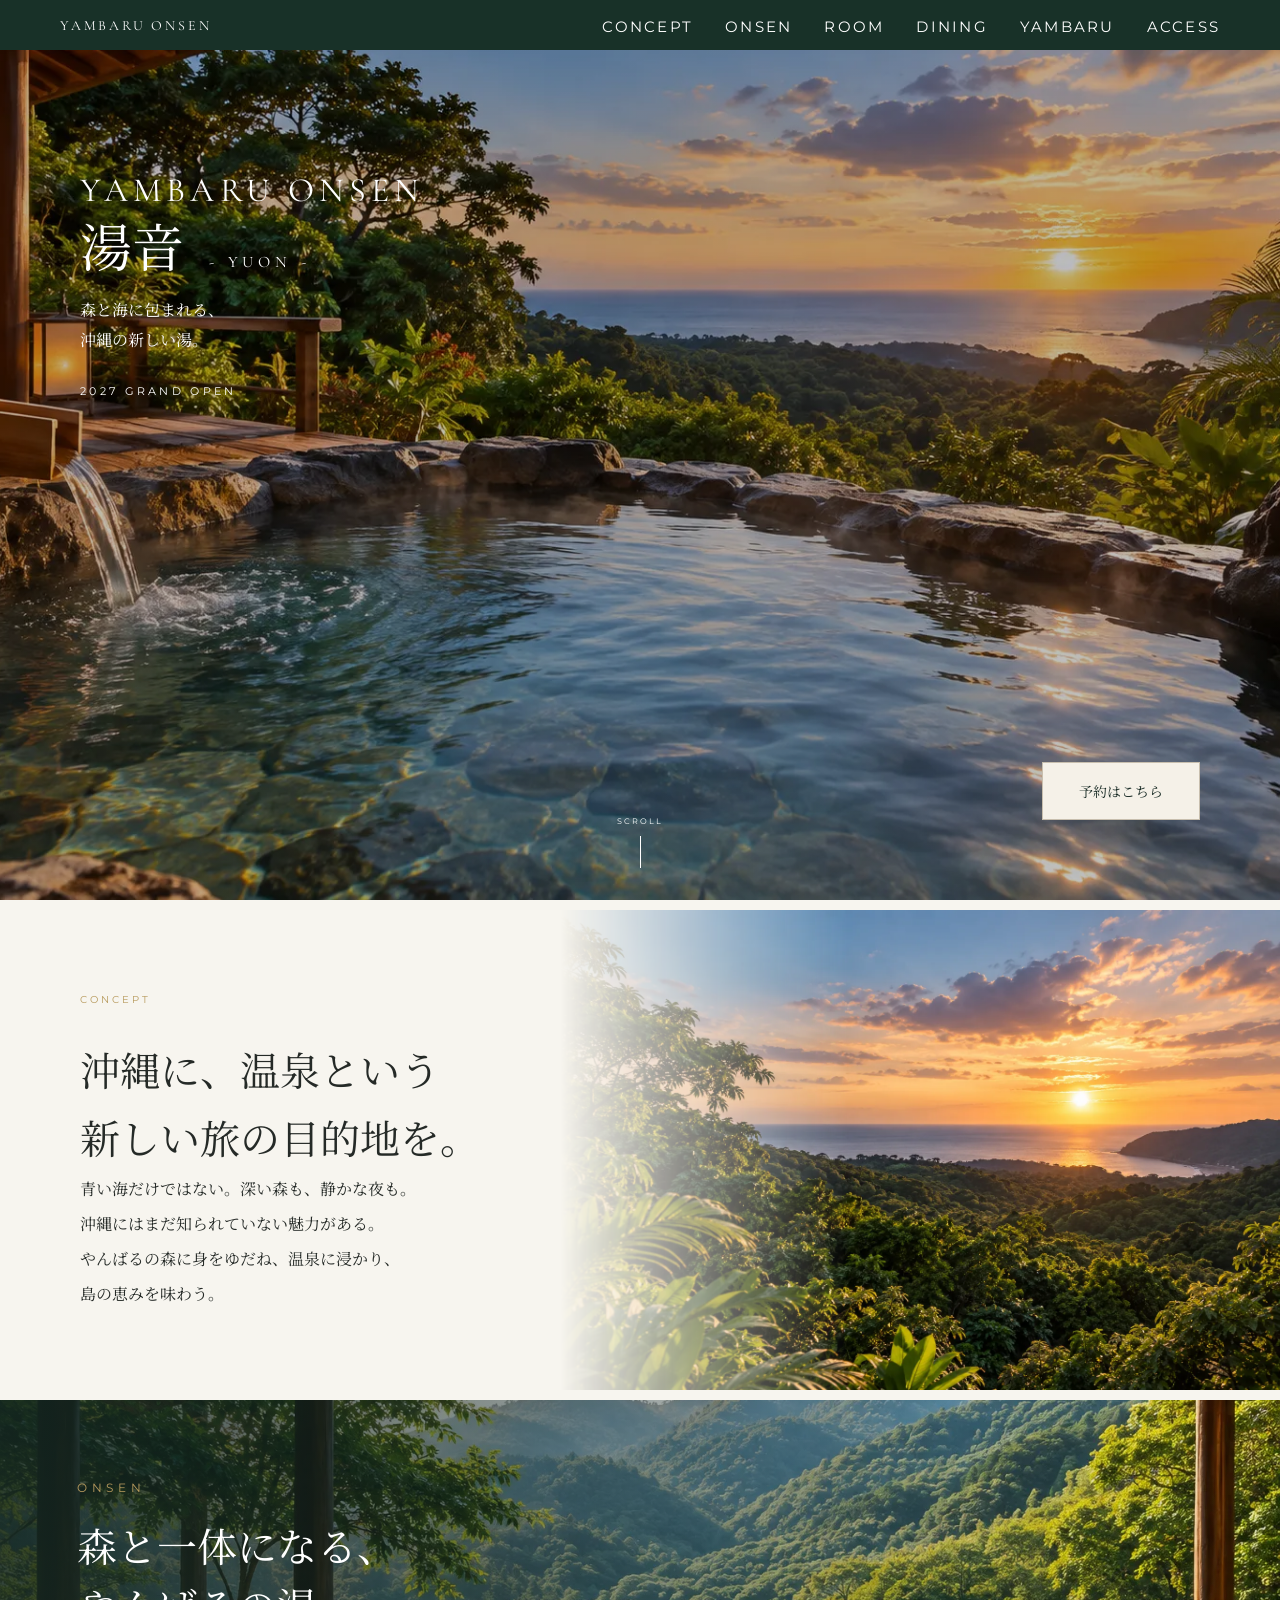
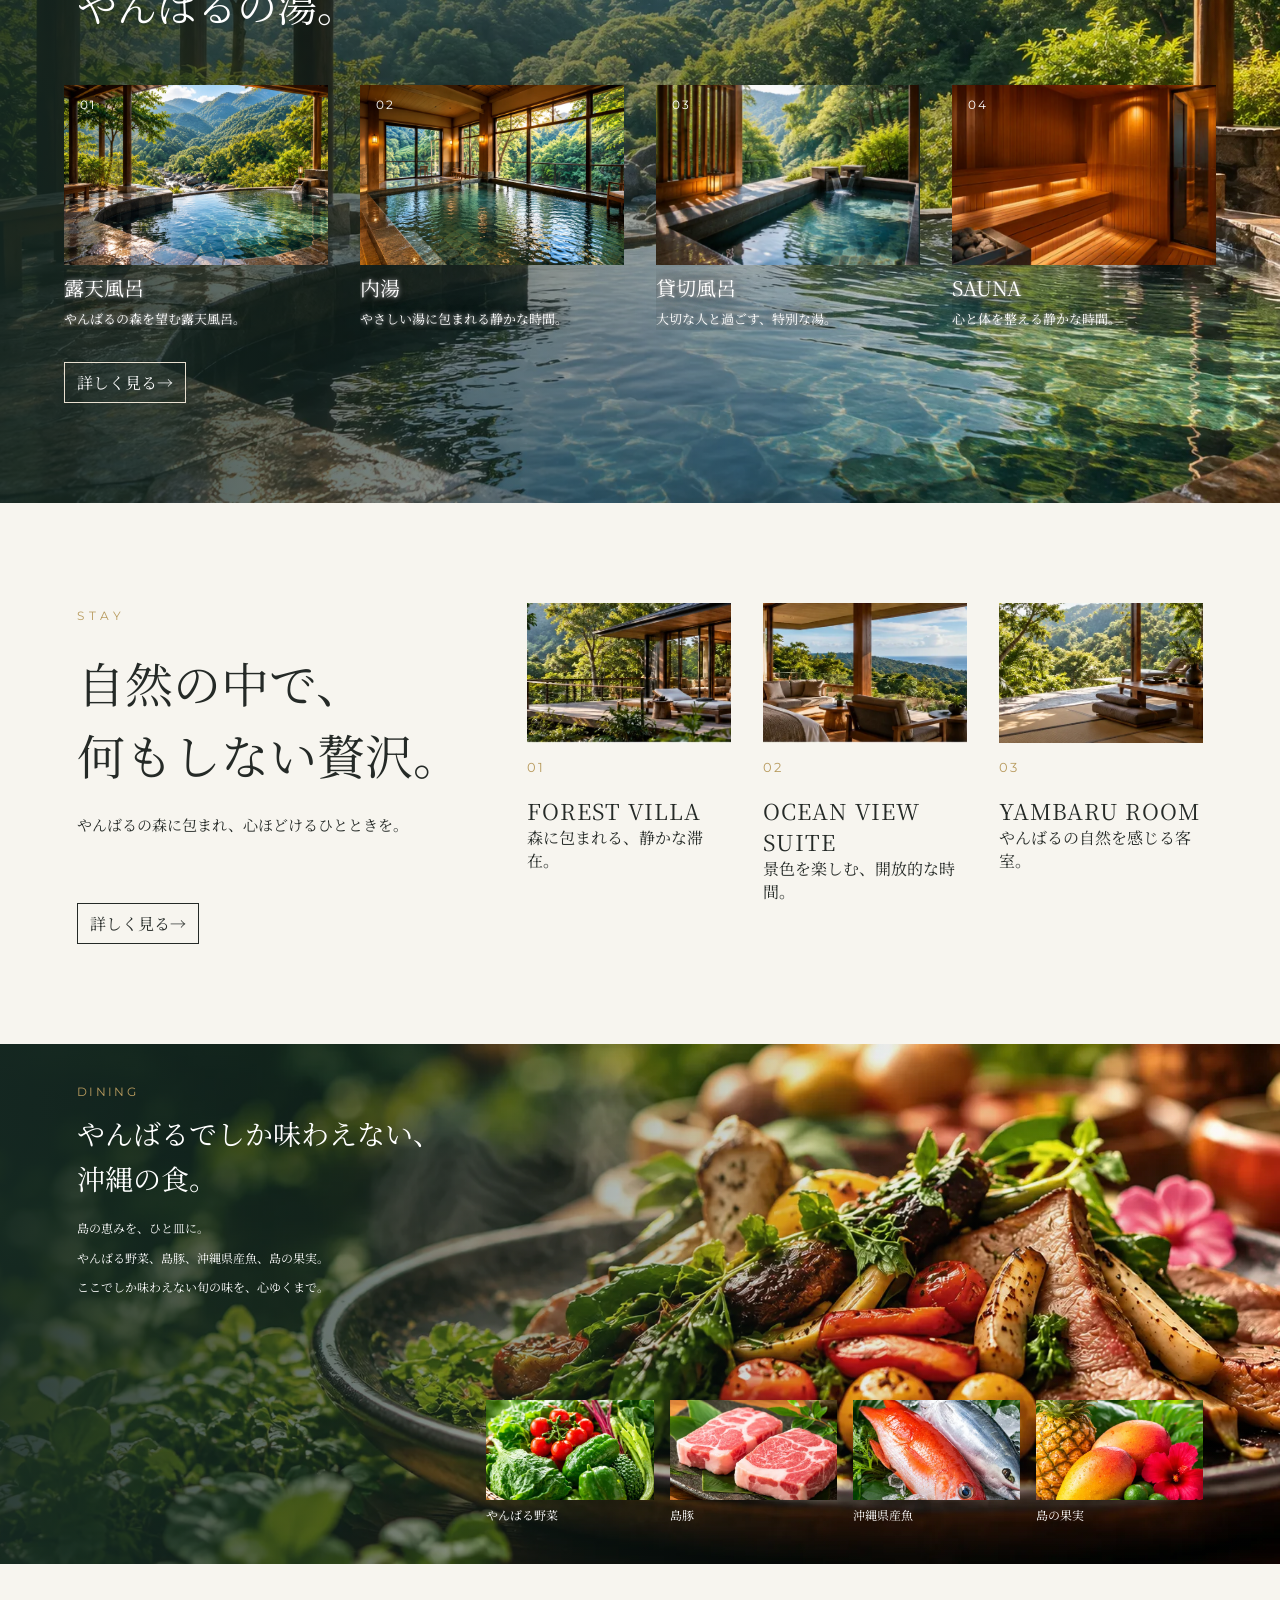
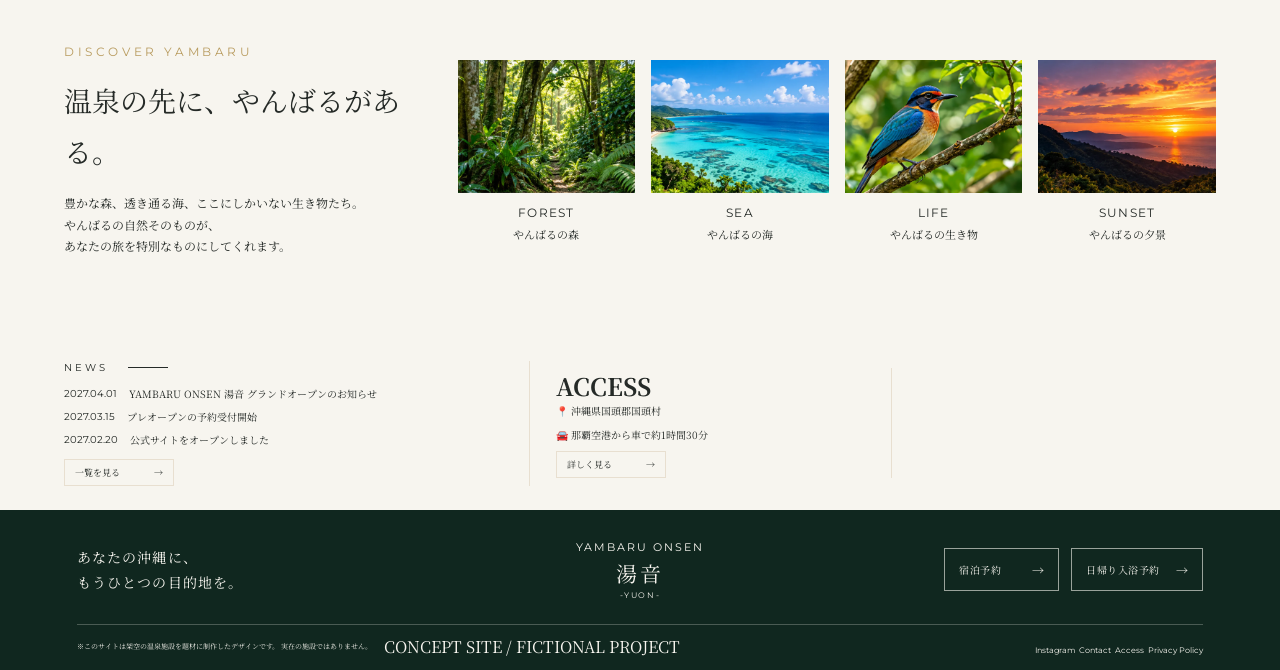
==== commit d0d579f5: "Add files via upload" ====
--- a/index.html
+++ b/index.html
@@ -21,7 +21,7 @@
 
   <body>
     <header class="header">
-      <!-- <div class="header__logo">YAMBARU ONSEN</div> -->
+      <div class="header__logo"><a href="index.html">YAMBARU ONSEN</a></div>
       <button
         class="header__menu-button"
         type="button"
--- a/css/style.css
+++ b/css/style.css
@@ -41,7 +41,6 @@
 }
 
 .header {
-  position: absolute;
   top: 0;
   left: 0;
   width: 100%;
@@ -50,10 +49,12 @@
   padding: 24px 60px;
   color: var(--white);
   z-index: 10;
+  background-color: #183128;
+  position: fixed;
 }
 @media (max-width: 800px) {
   .header {
-    padding: 20px 24px;
+    padding: 13px 24px;
     justify-content: space-between;
   }
   .header.is-open .header__nav {
@@ -75,10 +76,13 @@
   list-style: none;
   opacity: 0;
   visibility: hidden;
-  transition:
-    opacity 0.3 ease,
-    visibility 0s linear 0.3s;
-  display: block;
+  transition: opacity 0.3 ease, visibility 0s linear 0.3s;
+  display: block;
+}
+@media (max-width: 800px) {
+  .header .header__submenu {
+    width: 100px;
+  }
 }
 .header .header__submenu li {
   width: 100%;
@@ -89,16 +93,21 @@
   white-space: nowrap;
   padding: 12px 20px;
   color: #183128;
-  font-size: 12px;
+  font-size: 10px;
   letter-spacing: 0.08em;
   text-decoration: none;
   transition: background-color 0.3s ease;
+  font-size: 12px;
+}
+@media (max-width: 800px) {
+  .header .header__submenu a {
+    font-size: 6px;
+  }
 }
 .header .header__submenu a:hover {
   background-color: #e9e5d9;
 }
-.header__item:hover .header__submenu,
-.header__item:focus-within .header__submenu {
+.header__item:hover .header__submenu, .header__item:focus-within .header__submenu {
   opacity: 1;
   visibility: visible;
 }
@@ -130,6 +139,14 @@
   font-family: "Cormorant Garamond", serif;
   font-size: 14px;
   letter-spacing: 0.2em;
+  position: absolute;
+  z-index: 20;
+}
+@media (max-width: 800px) {
+  .header__logo {
+    font-size: 8px;
+    position: static;
+  }
 }
 
 .header__nav {
@@ -146,9 +163,7 @@
     z-index: 1000;
     transform: translateX(100%);
     visibility: hidden;
-    transition:
-      transform 0.3s ease,
-      visibility 0.3s ease;
+    transition: transform 0.3s ease, visibility 0.3s ease;
   }
 }
 .header__nav ul {
@@ -197,9 +212,7 @@
   padding: 0;
   color: var(--white);
   background-color: var(--forest-dark);
-  background-image:
-    linear-gradient(rgba(0, 0, 0, 0.25), rgba(0, 0, 0, 0.25)),
-    url("../img/hero.webp");
+  background-image: linear-gradient(rgba(0, 0, 0, 0.25), rgba(0, 0, 0, 0.25)), url("../img/hero.webp");
   background-size: cover;
   background-position: center;
 }
@@ -233,7 +246,7 @@
 }
 @media (max-width: 800px) {
   .hero__en {
-    font-size: 20px;
+    font-size: 18px;
     letter-spacing: 0.08em;
   }
 }
@@ -247,7 +260,7 @@
 }
 @media (max-width: 800px) {
   .hero__title {
-    font-size: 44px;
+    font-size: 40px;
   }
 }
 
@@ -272,7 +285,7 @@
 @media (max-width: 800px) {
   .hero__copy {
     margin-top: 20px;
-    font-size: 14px;
+    font-size: 10px;
     line-height: 1.9;
   }
 }
@@ -286,7 +299,7 @@
 @media (max-width: 800px) {
   .hero__open {
     margin-top: 24px;
-    font-size: 10px;
+    font-size: 8px;
   }
 }
 
@@ -311,7 +324,7 @@
     bottom: 70px;
     right: 24px;
     padding: 12px 16px;
-    font-size: 11px;
+    font-size: 10px;
   }
 }
 
@@ -398,7 +411,7 @@
   width: 100%;
   height: 100%;
   -o-object-fit: cover;
-  object-fit: cover;
+     object-fit: cover;
   display: block;
   mask-image: linear-gradient(to left, #000 60%, transparent 100%);
   -webkit-mask-image: linear-gradient(to left, #000 60%, transparent 100%);
@@ -408,7 +421,7 @@
     mask-image: none;
     width: 100%;
     -o-object-fit: cover;
-    object-fit: cover;
+       object-fit: cover;
     -webkit-mask-image: none;
   }
 }
@@ -634,10 +647,8 @@
   width: 100%;
   height: 180px;
   -o-object-fit: cover;
-  object-fit: cover;
-  transition:
-    transform 0.6s ease,
-    filter 0.6s ease;
+     object-fit: cover;
+  transition: transform 0.6s ease, filter 0.6s ease;
 }
 @media (max-width: 800px) {
   .onsen .onsen__inner .onsen__cards .onsen__card .onsen__image img {
@@ -686,6 +697,11 @@
   width: fit-content;
   transition: background-color 0.8s ease;
 }
+@media (max-width: 800px) {
+  .onsen__visual .more {
+    font-size: 10px;
+  }
+}
 .onsen__visual .more:hover {
   background-color: var(--sand);
   color: var(--text-dark);
@@ -699,18 +715,13 @@
   width: 100%;
   height: 100%;
   -o-object-fit: cover;
-  object-fit: cover;
+     object-fit: cover;
 }
 .onsen__main::after {
   content: "";
   position: absolute;
   inset: 0;
-  background: linear-gradient(
-    to right,
-    rgba(22, 41, 35, 0.85) 0%,
-    rgba(22, 41, 35, 0.45) 45%,
-    transparent 100%
-  );
+  background: linear-gradient(to right, rgba(22, 41, 35, 0.85) 0%, rgba(22, 41, 35, 0.45) 45%, transparent 100%);
 }
 .onsen__header {
   position: relative;
@@ -750,19 +761,13 @@
   font-size: 24px;
   font-weight: 400;
   line-height: 1.5;
-  text-shadow:
-    0 0 5px #fff,
-    0 0 10px #000,
-    0 0 20px #000;
+  text-shadow: 0 0 5px #fff, 0 0 10px #000, 0 0 20px #000;
 }
 .onsen__card > p {
   margin-top: 8px;
   font-size: 14px;
   line-height: 1.8;
-  text-shadow:
-    0 0 5px #fff,
-    0 0 10px #000,
-    0 0 20px #000;
+  text-shadow: 0 0 5px #fff, 0 0 10px #000, 0 0 20px #000;
 }
 .onsen__image {
   position: relative;
@@ -772,7 +777,7 @@
   width: 100%;
   height: 220px;
   -o-object-fit: cover;
-  object-fit: cover;
+     object-fit: cover;
 }
 .onsen__number {
   position: absolute;
@@ -783,6 +788,89 @@
   color: var(--white);
 }
 
+.onsen1_title {
+  text-align: center;
+  font-size: 30px;
+  font-weight: 400;
+}
+@media (max-width: 800px) {
+  .onsen1_title {
+    display: none;
+  }
+}
+
+.onsen1 {
+  margin-bottom: 150px;
+}
+.onsen1 .onsen_visual {
+  width: 100%;
+  height: 900px;
+  margin-bottom: 20px;
+}
+@media (max-width: 800px) {
+  .onsen1 .onsen_visual {
+    height: 400px;
+    margin-top: 60px;
+  }
+}
+.onsen1 .onsen_visual img {
+  width: 100%;
+  height: 900px;
+  -o-object-fit: cover;
+     object-fit: cover;
+  -o-object-position: center 80%;
+     object-position: center 80%;
+}
+@media (max-width: 800px) {
+  .onsen1 .onsen_visual img {
+    height: 400px;
+  }
+}
+.onsen1 .onsen_text {
+  max-width: 320px;
+  margin: 0 auto;
+}
+@media (max-width: 800px) {
+  .onsen1 .onsen_text {
+    margin: 0;
+  }
+}
+.onsen1 .onsen_text h2 {
+  width: 320px;
+  font-size: 20px;
+  margin: 0px auto 2em;
+}
+@media (max-width: 800px) {
+  .onsen1 .onsen_text h2 {
+    width: calc(100% - 40px);
+  }
+}
+.onsen1 .onsen_text p {
+  width: 320px;
+  margin: 0px auto 2em;
+}
+@media (max-width: 800px) {
+  .onsen1 .onsen_text p {
+    width: calc(100% - 40px);
+  }
+}
+@media (max-width: 800px) {
+  .onsen1 .onsen_text .more {
+    margin: 20px;
+  }
+}
+.onsen1 .onsen_text .more a {
+  display: block;
+  border: 1px solid #183128;
+  padding: 8px 12px;
+  width: -moz-fit-content;
+  width: fit-content;
+}
+.onsen1 .onsen_text .more a:hover {
+  background-color: var(--sand);
+  color: var(--text-dark);
+}
+
 .stay {
   background-color: var(--cream);
   color: var(--text-dark);
@@ -798,6 +886,7 @@
 @media (max-width: 800px) {
   .stay .stay__inner {
     flex-direction: column;
+    align-items: flex-start;
   }
 }
 .stay .stay__inner .stay__header {
@@ -841,6 +930,7 @@
   .stay .stay__inner .stay__cards {
     display: flex;
     flex-direction: column;
+    width: 100%;
   }
 }
 .stay .stay__inner .stay__cards .stay__card {
@@ -864,13 +954,14 @@
 }
 .stay .stay__inner .stay__cards .stay__card .stay__image {
   overflow: hidden;
+  width: 100%;
 }
 .stay .stay__inner .stay__cards .stay__card .stay__image img {
   display: block;
   width: 100%;
   height: 140px;
   -o-object-fit: cover;
-  object-fit: cover;
+     object-fit: cover;
   transition: transform 0.6s ease;
 }
 .stay .stay__inner .stay__cards .stay__card .stay__image img:hover {
@@ -899,8 +990,6 @@
 @media (max-width: 800px) {
   .stay .more {
     font-size: 10px;
-    max-width: auto;
-    margin: 0 auto;
     margin-top: 40px;
   }
 }
@@ -924,19 +1013,13 @@
   width: 100%;
   height: 100%;
   -o-object-fit: cover;
-  object-fit: cover;
+     object-fit: cover;
 }
 .dining::after {
   content: "";
   position: absolute;
   inset: 0;
-  background: linear-gradient(
-    to right,
-    rgba(22, 41, 35, 0.9) 0%,
-    rgba(22, 41, 35, 0.6) 30%,
-    rgba(22, 41, 35, 0.1) 65%,
-    transparent 100%
-  );
+  background: linear-gradient(to right, rgba(22, 41, 35, 0.9) 0%, rgba(22, 41, 35, 0.6) 30%, rgba(22, 41, 35, 0.1) 65%, transparent 100%);
 }
 .dining .dining__overlay {
   position: relative;
@@ -1003,7 +1086,7 @@
   width: 100%;
   height: 100px;
   -o-object-fit: cover;
-  object-fit: cover;
+     object-fit: cover;
 }
 .dining .dining__overlay .dining__cards .dining__card p {
   margin-top: 6px;
@@ -1077,7 +1160,7 @@
   width: 100%;
   aspect-ratio: 4/3;
   -o-object-fit: cover;
-  object-fit: cover;
+     object-fit: cover;
 }
 .yambaru .yambaru__cards .yambaru__card h3 {
   margin-top: 12px;
@@ -1211,4 +1294,31 @@
   width: 100%;
   height: 100%;
   border: 0;
-} /*# sourceMappingURL=style.css.map */
+}
+
+header {
+  position: relative;
+  top: 0;
+  left: 0;
+  width: 100%;
+  height: 50px;
+  display: flex;
+  align-items: center;
+  padding: 24px 60px;
+  color: #183128;
+  z-index: 10;
+  position: fixed;
+  top: 0;
+  left: 0;
+}
+.onsen_title {
+  text-align: center;
+  font-family: "Noto Serif JP", serif;
+  font-weight: 400;
+  margin: 10px auto 100px;
+}
+@media (max-width: 800px) {
+  .onsen_title {
+    display: none;
+  }
+}/*# sourceMappingURL=style.css.map */
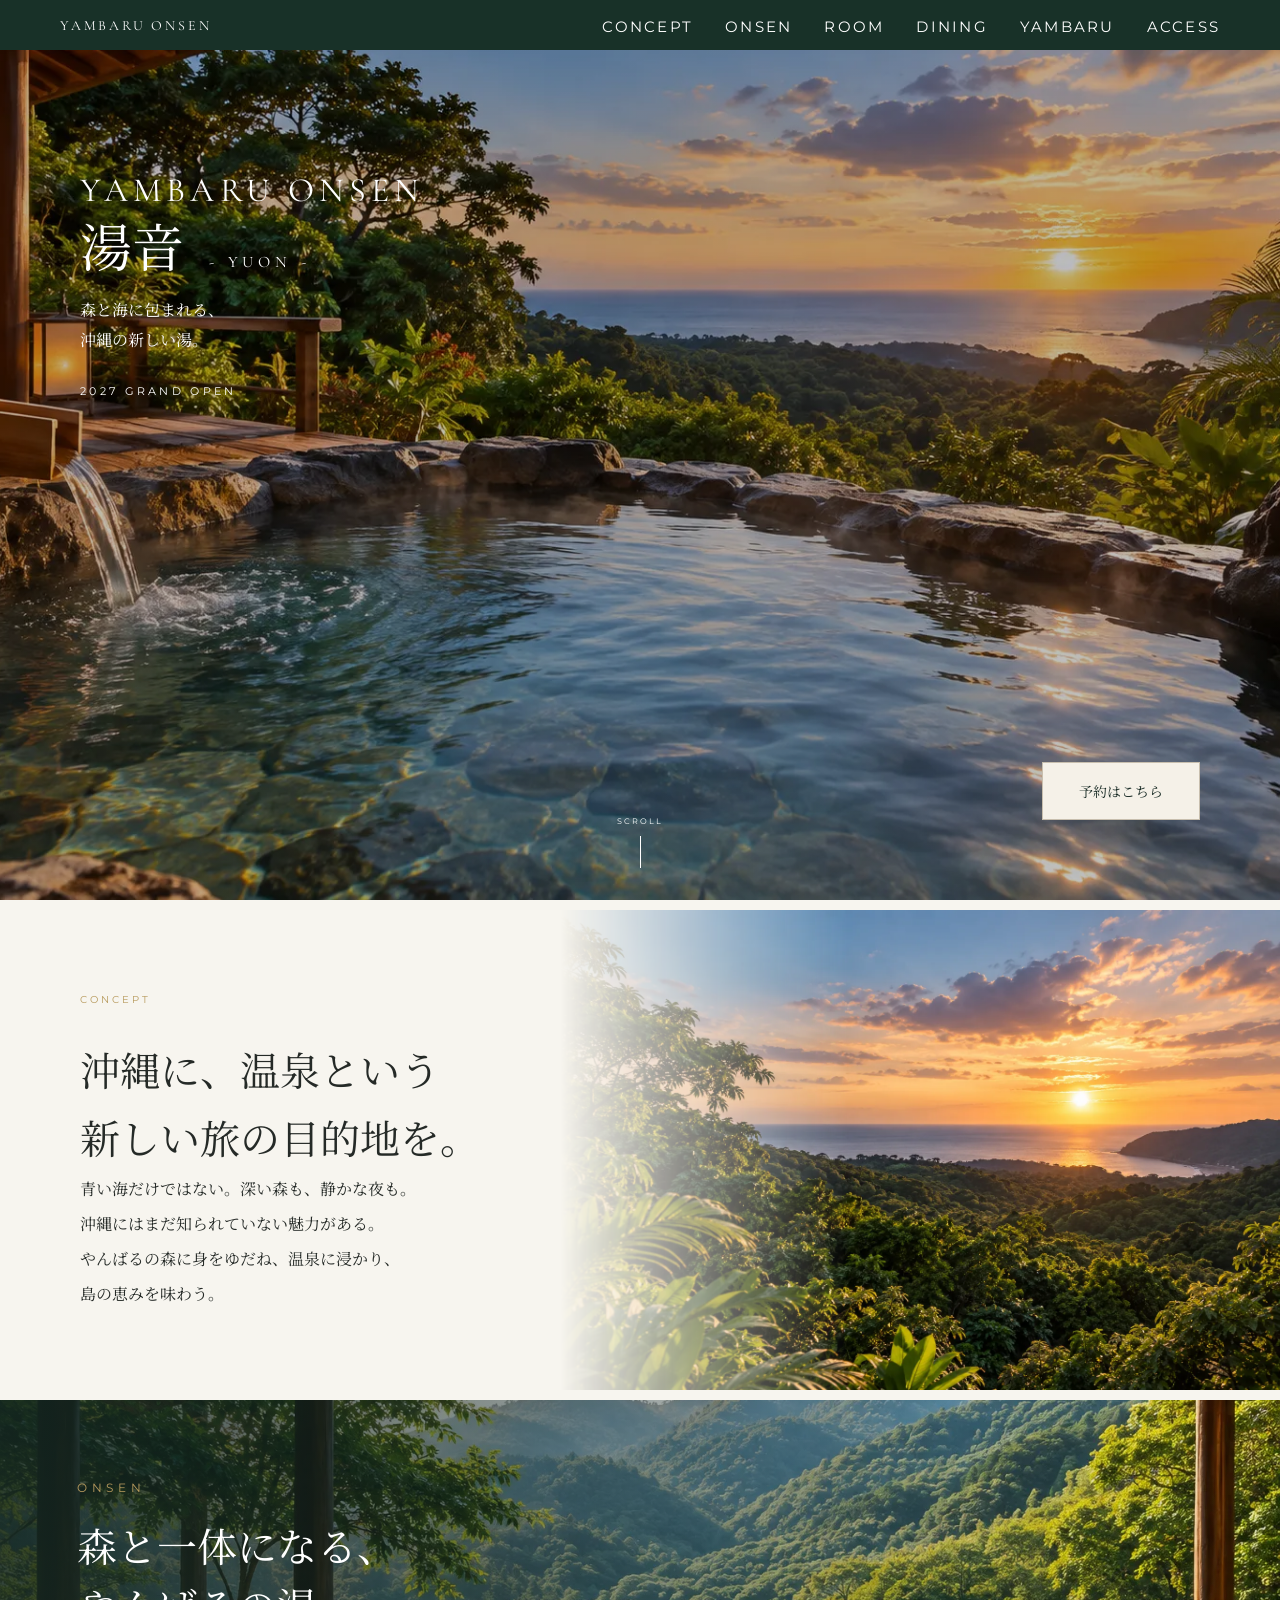
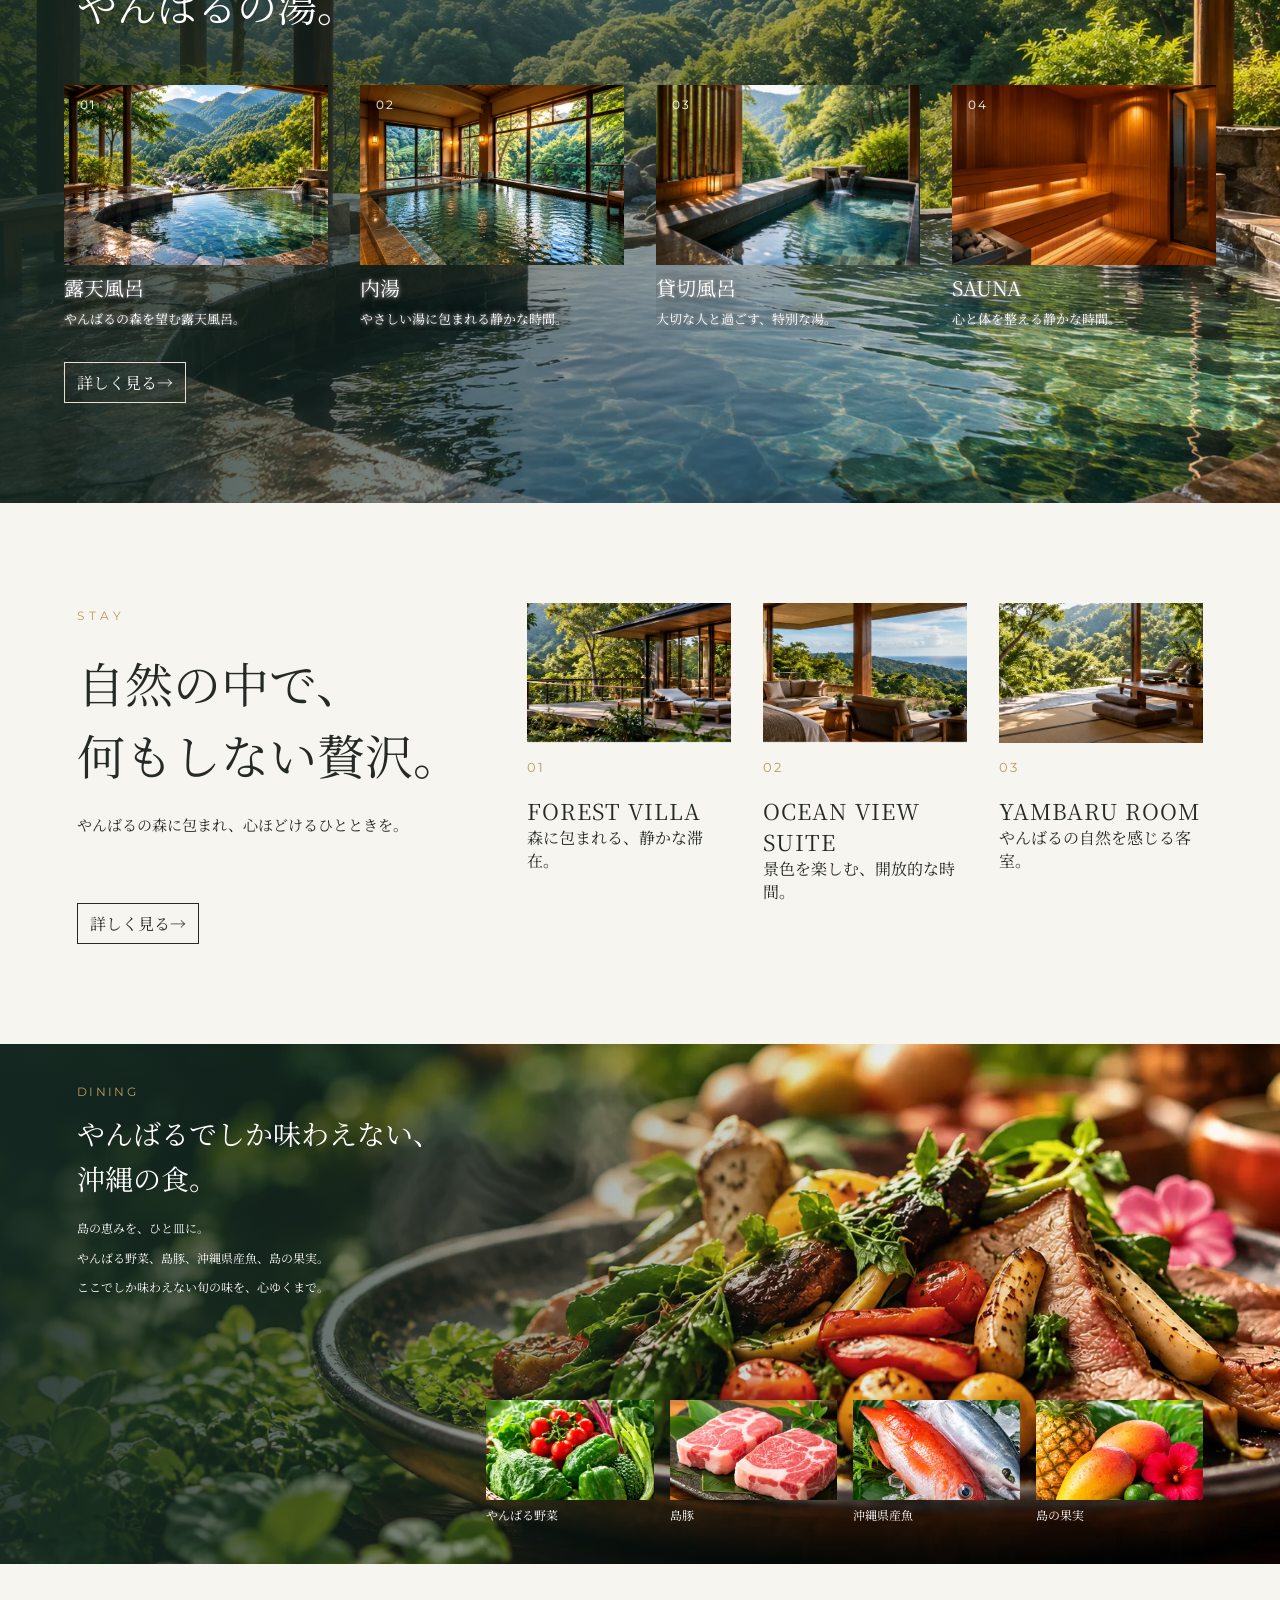
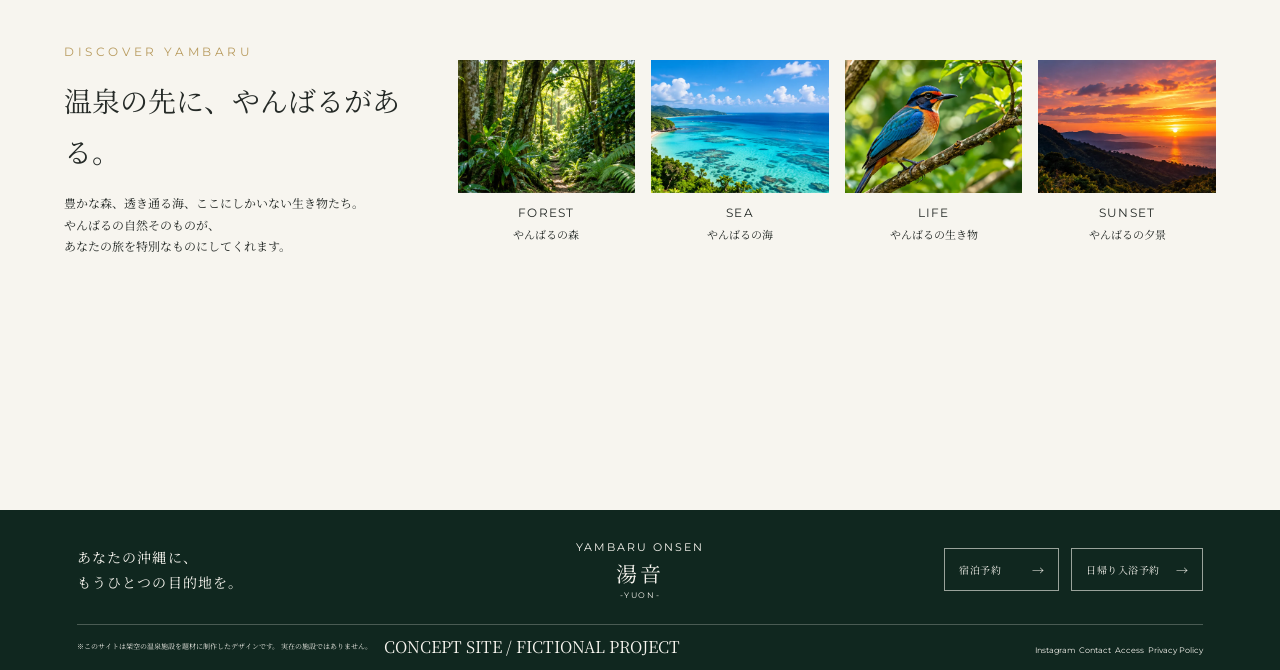
==== commit f536e7d3: "Add files via upload" ====
--- a/index.html
+++ b/index.html
@@ -85,7 +85,7 @@
 
     <main>
       <!-- HERO -->
-      <section class="hero">
+      <section class="hero fadein">
         <div class="hero__content">
           <p class="hero__en">YAMBARU ONSEN</p>
 
@@ -117,7 +117,7 @@
 
       <!-- CONCEPT -->
       <!-- CONCEPT -->
-      <section id="concept" class="concept">
+      <section id="concept" class="concept fadein">
         <div class="concept__inner">
           <div class="concept__content">
             <p>CONCEPT</p>
@@ -142,7 +142,7 @@
       </section>
 
       <!-- ONSEN -->
-      <section id="onsen" class="onsen">
+      <section id="onsen" class="onsen fadein">
         <div class="onsen__visual">
           <div class="onsen__main">
             <img src="img/03_onsen_main.webp" alt="やんばるの温泉" />
@@ -213,7 +213,7 @@
       </section>
       <!-- STAY -->
 
-      <section id="room" class="stay">
+      <section id="room" class="stay fadein">
         <div class="stay__inner">
           <div class="stay__header">
             <p>STAY</p>
@@ -289,7 +289,7 @@
       </section>
       <!-- DINING -->
 
-      <section id="dining" class="dining">
+      <section id="dining" class="dining fadein">
         <div class="dining__main">
           <img src="img/dining-main.webp" alt="沖縄の食材を使った料理" />
         </div>
@@ -343,7 +343,7 @@
 
       <!-- YAMBARU -->
 
-      <section id="yambaru" class="yambaru">
+      <section id="yambaru" class="yambaru fadein">
         <div class="yambaru__header">
           <p>DISCOVER YAMBARU</p>
 
@@ -395,7 +395,7 @@
 
       <!-- NEWS / ACCESS -->
 
-      <section id="access" class="information">
+      <section id="access" class="information fadein">
         <!-- NEWS -->
 
         <div class="information__news">
@@ -512,6 +512,7 @@
         </nav>
       </div>
     </footer>
+    <script src="https://ajax.googleapis.com/ajax/libs/jquery/3.5.1/jquery.min.js"></script>
     <script src="js/main.js"></script>
   </body>
 </html>
--- a/css/style.css
+++ b/css/style.css
@@ -38,6 +38,12 @@
 
 main {
   width: 100%;
+}
+
+.fadein {
+  opacity: 0;
+  transform: translateY(30px);
+  transition: all 2s;
 }
 
 .header {
@@ -790,8 +796,9 @@
 
 .onsen1_title {
   text-align: center;
-  font-size: 30px;
-  font-weight: 400;
+  font-size: 20px;
+  font-weight: 400;
+  margin: 10px auto 100px;
 }
 @media (max-width: 800px) {
   .onsen1_title {
@@ -1304,7 +1311,7 @@
   height: 50px;
   display: flex;
   align-items: center;
-  padding: 24px 60px;
+  padding-left: 10px;
   color: #183128;
   z-index: 10;
   position: fixed;
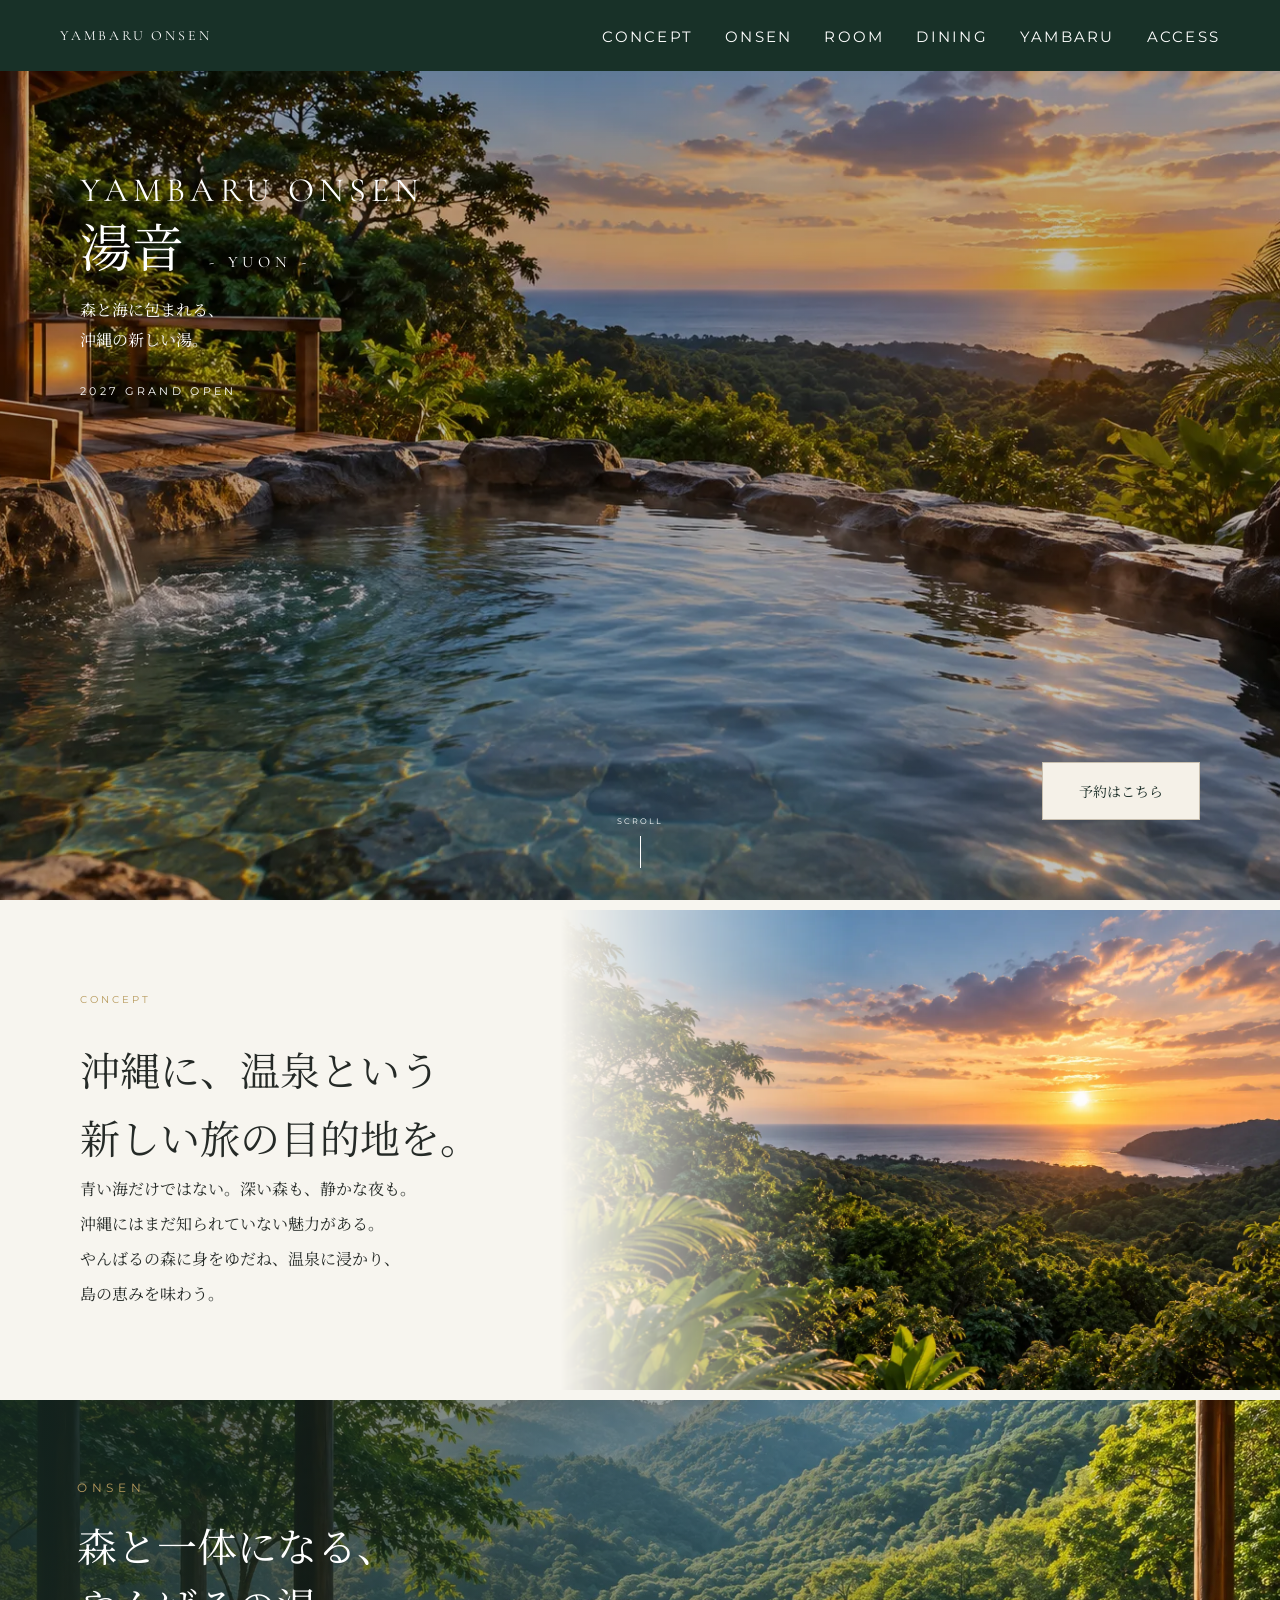
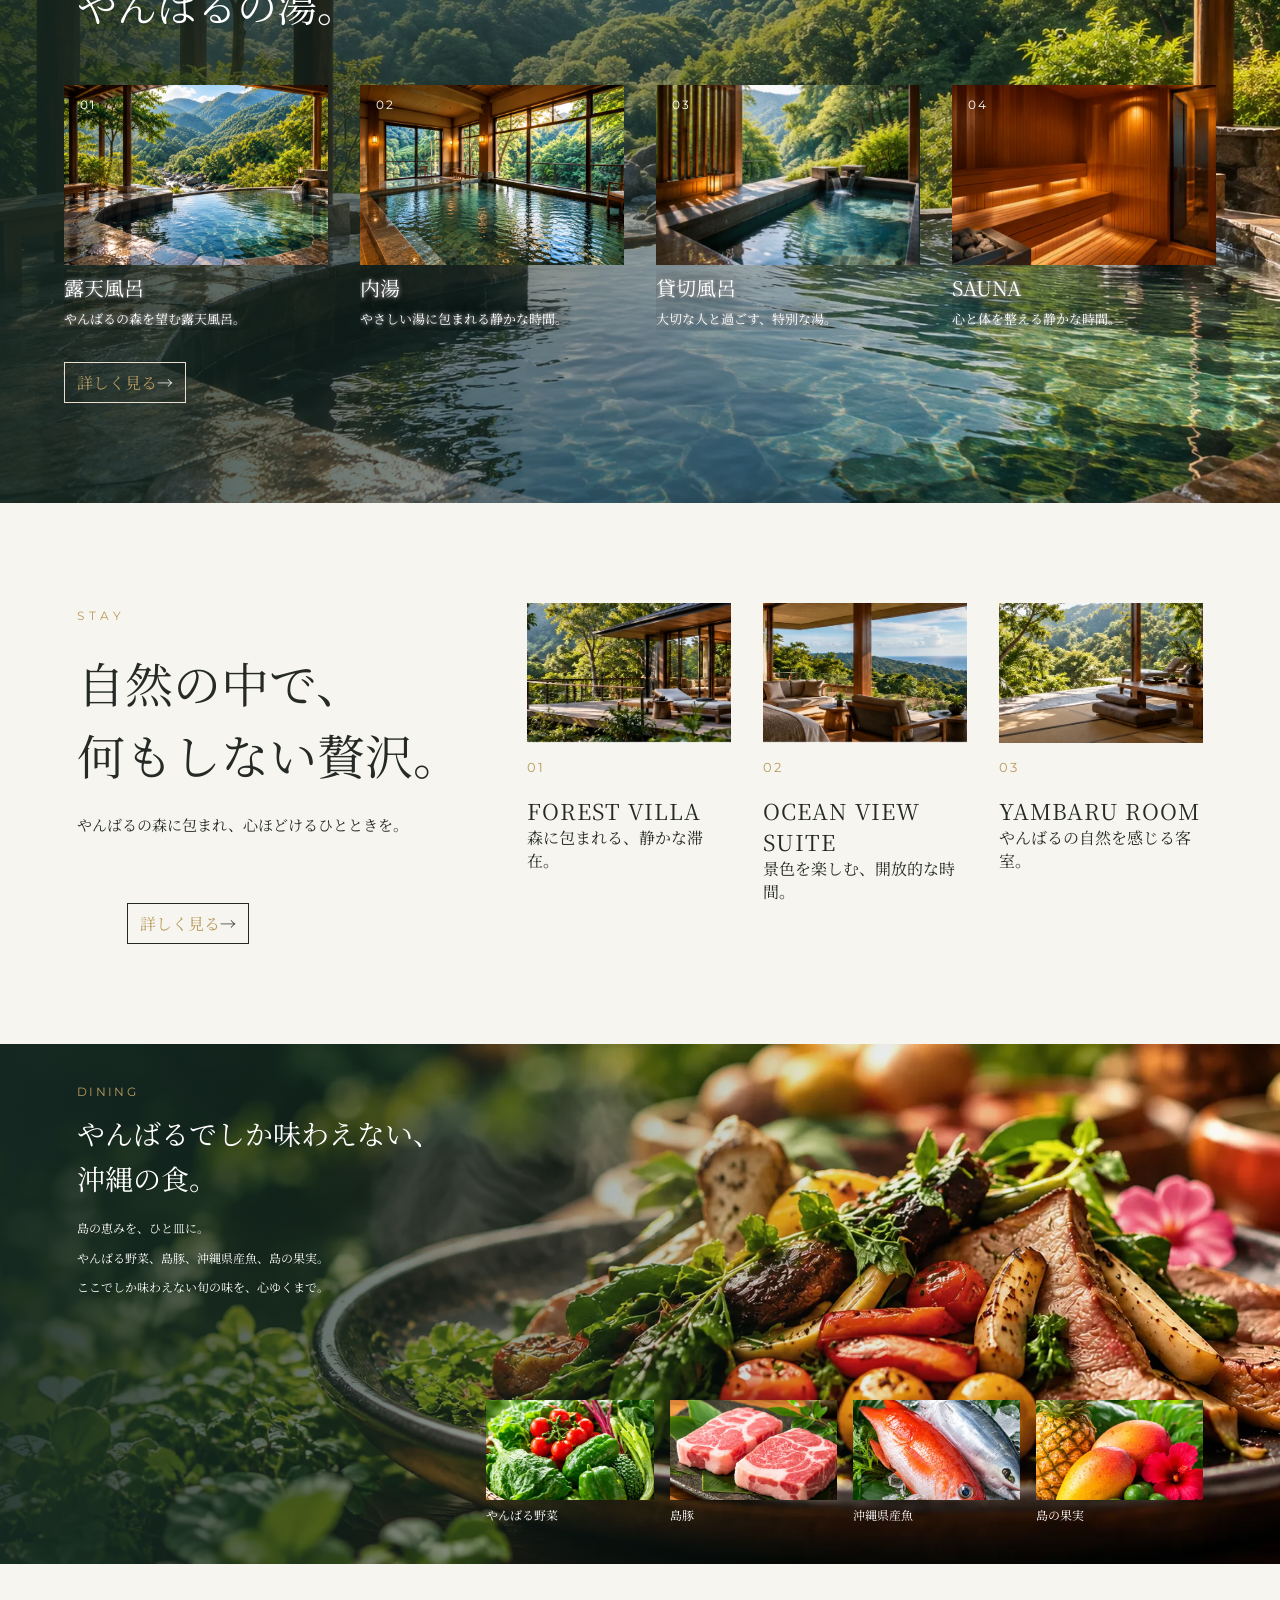
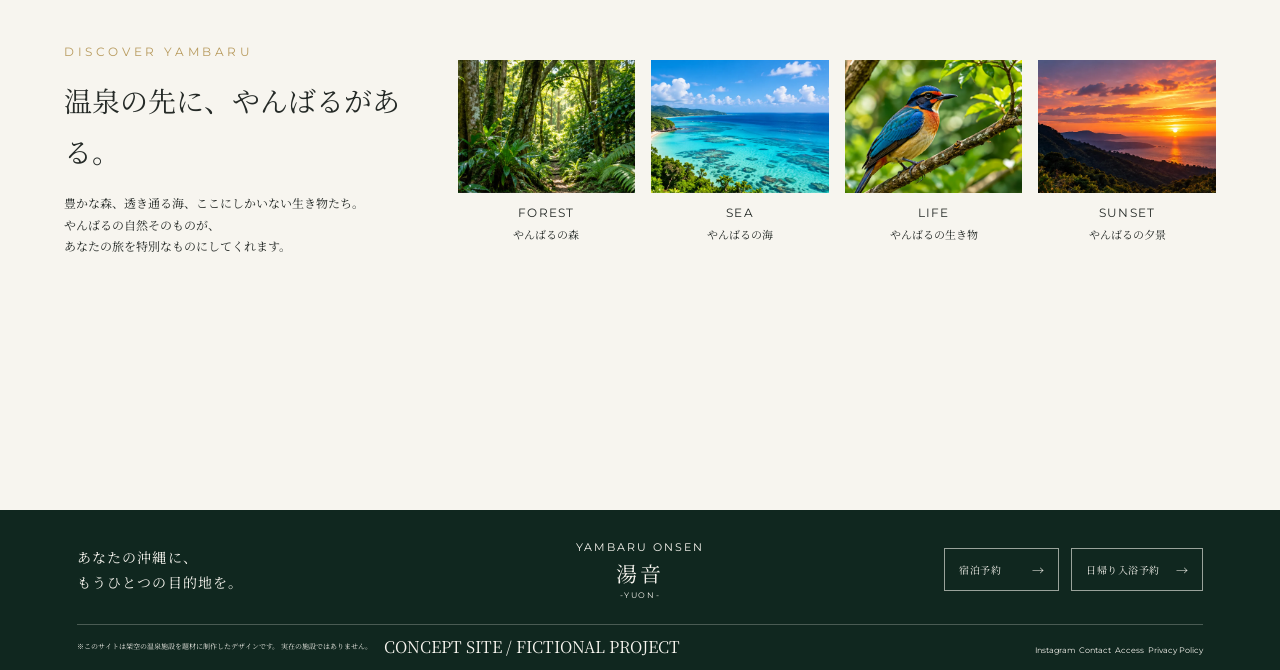
==== commit a8a1862d: "Add files via upload" ====
--- a/index.html
+++ b/index.html
@@ -21,7 +21,7 @@
 
   <body>
     <header class="header">
-      <div class="header__logo"><a href="index.html">YAMBARU ONSEN</a></div>
+      <div class="header__log"><a href="index.html">YAMBARU ONSEN</a></div>
       <button
         class="header__menu-button"
         type="button"
@@ -85,7 +85,7 @@
 
     <main>
       <!-- HERO -->
-      <section class="hero fadein">
+      <section class="hero fadei">
         <div class="hero__content">
           <p class="hero__en">YAMBARU ONSEN</p>
 
--- a/css/style.css
+++ b/css/style.css
@@ -1,3 +1,4 @@
+@charset "UTF-8";
 :root {
   --forest-dark: #162923;
   --forest: #253a32;
@@ -32,7 +33,6 @@
 }
 
 a {
-  color: inherit;
   text-decoration: none;
 }
 
@@ -141,15 +141,18 @@
   transition: transform 0.3s ease;
 }
 
-.header__logo {
+.header__log {
   font-family: "Cormorant Garamond", serif;
   font-size: 14px;
   letter-spacing: 0.2em;
   position: absolute;
   z-index: 20;
 }
-@media (max-width: 800px) {
-  .header__logo {
+.header__log a {
+  color: #fff;
+}
+@media (max-width: 800px) {
+  .header__log {
     font-size: 8px;
     position: static;
   }
@@ -191,6 +194,7 @@
   font-size: 15px;
   letter-spacing: 0.15em;
   transition: 0.5s ease;
+  color: #fff;
 }
 .header__nav a:hover {
   color: var(--gold);
@@ -703,6 +707,9 @@
   width: fit-content;
   transition: background-color 0.8s ease;
 }
+.onsen__visual .more a {
+  color: var(--gold);
+}
 @media (max-width: 800px) {
   .onsen__visual .more {
     font-size: 10px;
@@ -798,7 +805,6 @@
   text-align: center;
   font-size: 20px;
   font-weight: 400;
-  margin: 10px auto 100px;
 }
 @media (max-width: 800px) {
   .onsen1_title {
@@ -811,7 +817,7 @@
 }
 .onsen1 .onsen_visual {
   width: 100%;
-  height: 900px;
+  height: 700px;
   margin-bottom: 20px;
 }
 @media (max-width: 800px) {
@@ -822,7 +828,7 @@
 }
 .onsen1 .onsen_visual img {
   width: 100%;
-  height: 900px;
+  height: 700px;
   -o-object-fit: cover;
      object-fit: cover;
   -o-object-position: center 80%;
@@ -861,6 +867,9 @@
     width: calc(100% - 40px);
   }
 }
+.onsen1 .onsen_text .more {
+  color: var(--gold);
+}
 @media (max-width: 800px) {
   .onsen1 .onsen_text .more {
     margin: 20px;
@@ -872,6 +881,7 @@
   padding: 8px 12px;
   width: -moz-fit-content;
   width: fit-content;
+  color: var(--gold);
 }
 .onsen1 .onsen_text .more a:hover {
   background-color: var(--sand);
@@ -993,11 +1003,16 @@
   transition: background 0.8s ease;
   width: -moz-fit-content;
   width: fit-content;
+  margin-left: 50px;
+}
+.stay .more a {
+  color: var(--gold);
 }
 @media (max-width: 800px) {
   .stay .more {
     font-size: 10px;
     margin-top: 40px;
+    margin-left: 0;
   }
 }
 .stay .more:hover {
@@ -1303,21 +1318,86 @@
   border: 0;
 }
 
-header {
+.header-detail {
   position: relative;
-  top: 0;
-  left: 0;
-  width: 100%;
-  height: 50px;
-  display: flex;
-  align-items: center;
-  padding-left: 10px;
+  width: 100%;
+  display: flex !important;
+  justify-content: space-between !important;
+  align-items: center !important;
+  box-sizing: border-box;
   color: #183128;
   z-index: 10;
   position: fixed;
   top: 0;
   left: 0;
-}
+  margin-bottom: 30px;
+  padding: 24px 60px;
+}
+@media (max-width: 800px) {
+  .header-detail {
+    padding: 13px 24px;
+  }
+  .header-detail .header__nav ul li a {
+    color: #fff;
+  }
+}
+@media (max-width: 800px) and (max-width: 800px) {
+  .header-detail .header__nav {
+    display: none;
+  }
+}
+@media (max-width: 800px) {
+  .header-detail.is-open .header__nav {
+    display: block;
+  }
+  .header-detail .header__menu-button {
+    display: none;
+    width: 40px;
+    height: 40px;
+    padding: 8px;
+    border: none;
+    background: transparent;
+    cursor: pointer;
+    z-index: 1001;
+  }
+}
+@media (max-width: 800px) and (max-width: 800px) {
+  .header-detail .header__menu-button {
+    display: block;
+  }
+}
+@media (max-width: 800px) {
+  .header-detail .header__menu-button span {
+    display: block;
+    width: 24px;
+    height: 1px;
+    margin: 6px auto;
+    background-color: var(--white);
+    transition: transform 0.3s ease;
+  }
+}
+.header-detail .header__logo a {
+  display: block;
+  margin-right: auto !important;
+  color: #fff;
+}
+@media (max-width: 800px) {
+  .header-detail .header__logo a {
+    color: #fff;
+    font-size: 8px;
+  }
+}
+.header-detail .header__home a {
+  margin-left: auto !important;
+  color: #fff;
+}
+@media (max-width: 800px) {
+  .header-detail .header__home a {
+    color: #fff;
+    font-size: 8px;
+  }
+}
+
 .onsen_title {
   text-align: center;
   font-family: "Noto Serif JP", serif;
@@ -1328,4 +1408,103 @@
   .onsen_title {
     display: none;
   }
+}
+
+.top {
+  min-height: 84vh;
+  display: flex;
+  align-items: center;
+  gap: 30px;
+}
+@media (max-width: 800px) {
+  .top {
+    flex-direction: column;
+    min-height: auto;
+    gap: 0;
+  }
+}
+.top .slideshow {
+  position: relative;
+  width: 65%;
+  height: 84vh;
+  overflow: hidden;
+}
+@media (max-width: 800px) {
+  .top .slideshow {
+    width: 100%;
+    height: 60svh;
+  }
+}
+.top .slideimg {
+  position: absolute;
+  top: 0;
+  left: 0;
+  width: 100%;
+  height: 100%;
+  -o-object-fit: cover;
+     object-fit: cover;
+  opacity: 0;
+  animation: fadeInOut 20s infinite;
+}
+.top {
+  /* 画像ごとの表示タイミングを遅らせる */
+}
+.top .slideimg:nth-child(1) {
+  animation-delay: 0s;
+}
+.top .slideimg:nth-child(2) {
+  animation-delay: 4s;
+}
+.top .slideimg:nth-child(3) {
+  animation-delay: 8s;
+}
+.top .slideimg:nth-child(4) {
+  animation-delay: 12s;
+}
+.top .slideimg:nth-child(5) {
+  animation-delay: 16s;
+}
+@keyframes fadeInOut {
+  0% {
+    opacity: 0;
+  }
+  10% {
+    opacity: 1;
+  }
+  35% {
+    opacity: 1;
+  }
+  45% {
+    opacity: 0;
+  }
+  100% {
+    opacity: 0;
+  }
+}
+.top .visual_text {
+  width: 35%;
+}
+@media (max-width: 800px) {
+  .top .visual_text {
+    padding-left: 30px;
+    width: 100%;
+    padding-bottom: 30px;
+  }
+}
+.top .visual_text h3 {
+  padding-bottom: 20px;
+}
+@media (max-width: 800px) {
+  .top .visual_text h3 {
+    font-size: 15px;
+    padding-top: 30px;
+  }
+}
+.top .visual_text p {
+  line-height: 1.7;
+}
+@media (max-width: 800px) {
+  .top .visual_text p {
+    font-size: 10px;
+  }
 }/*# sourceMappingURL=style.css.map */
